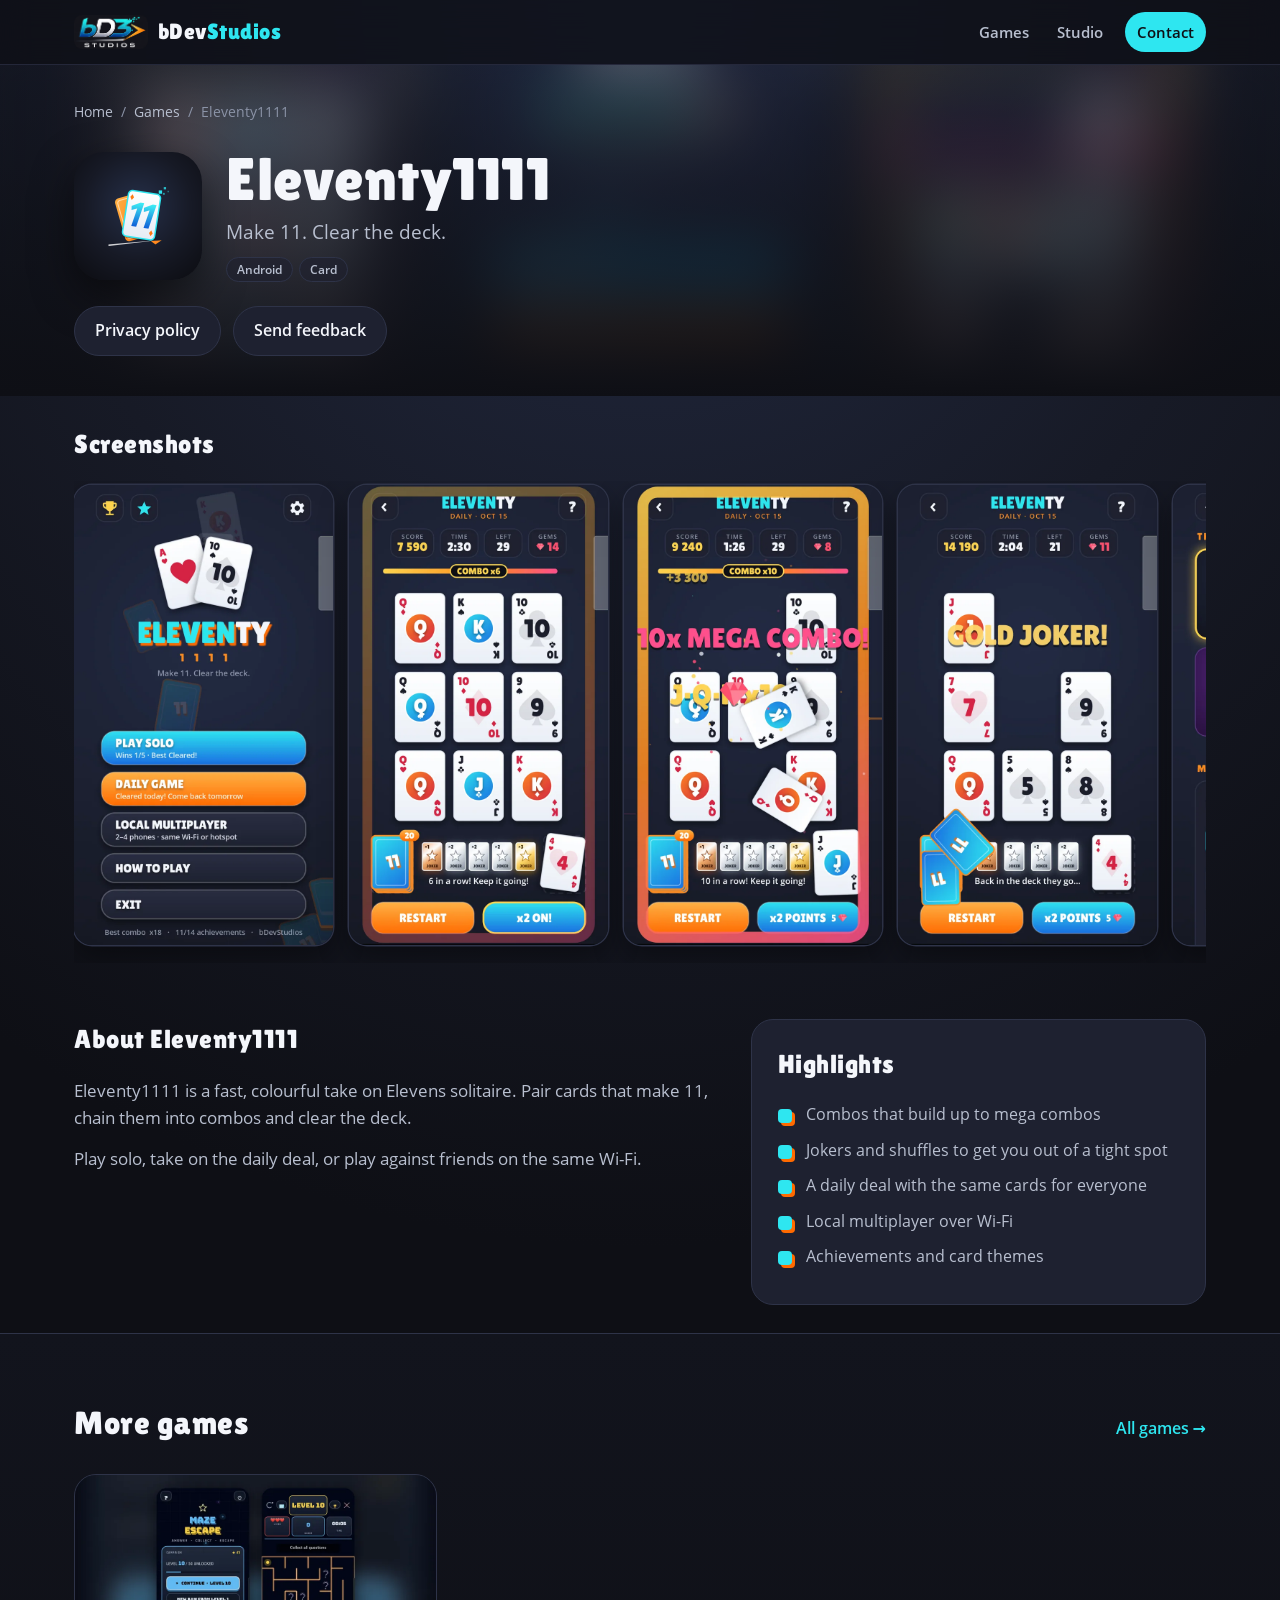
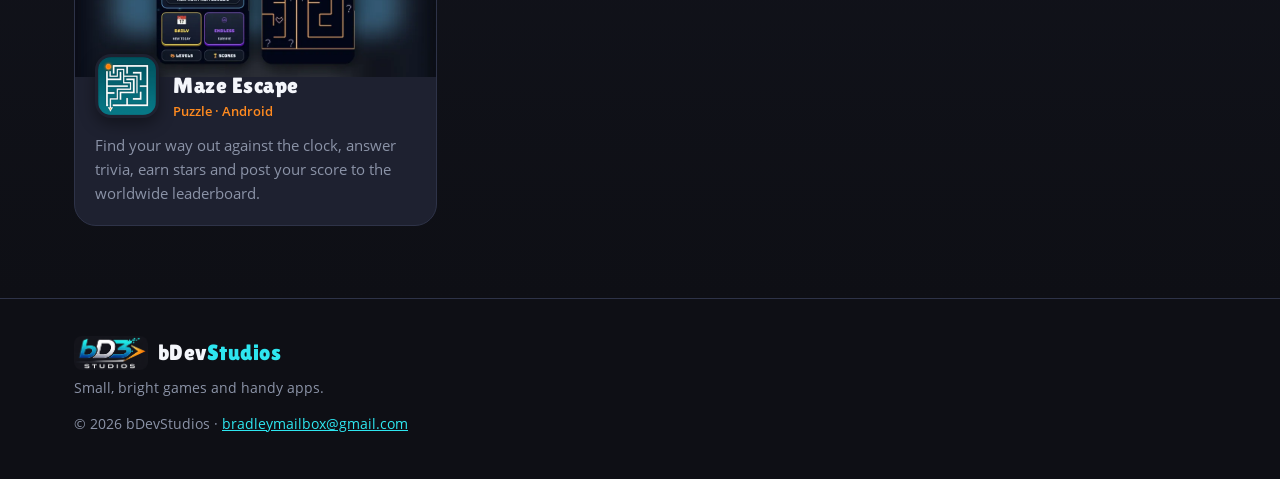
==== eleventy1111/index.html @ 7a0f8189 "bDevStudios site: Eleventy1111 and Maze Escape Co-Authored-By: Claude Opus 5.5 <noreply@anthropic.co" ====
<!doctype html>
<html lang="en">
<head>
<meta charset="utf-8">
<meta name="viewport" content="width=device-width, initial-scale=1">
<title>Eleventy1111 · bDevStudios</title>
<meta name="description" content="Eleventy1111: A fast, colourful take on Elevens solitaire, with combos, jokers, a daily deal and local multiplayer.">
<meta name="theme-color" content="#0e0f15">
<link rel="icon" href="../assets/bdevstudios-logo.png">
<link rel="stylesheet" href="../assets/site.css">
</head>
<body>
<a class="skip" href="#content">Skip to content</a>
<header class="topbar">
  <div class="wrap topbar-in">
    <a class="logo" href="../"><img src="../assets/bdevstudios-logo.png" alt=""><span>bDev<b>Studios</b></span></a>
    <nav class="nav">
      <a href="../#games">Games</a>
      <a href="../#studio">Studio</a>
      <a class="nav-cta" href="../#contact">Contact</a>
    </nav>
  </div>
</header>

<main id="content" class="page">
  <section class="title-hero" style="--cover: url('../assets/covers/eleventy1111.webp')">
    <div class="wrap">
      <nav class="crumbs" aria-label="Breadcrumb"><a href="../">Home</a><span>/</span><a href="../#games">Games</a><span>/</span><span aria-current="page">Eleventy1111</span></nav>
      <div class="title-head">
        <img class="title-icon" src="../assets/eleventy1111-icon.png" alt="" width="128" height="128">
        <div>
          <h1>Eleventy1111</h1>
          <p class="title-tagline">Make 11. Clear the deck.</p>
          <div class="tags"><span class="tag">Android</span><span class="tag">Card</span></div>
        </div>
      </div>
      <div class="hero-actions"><a class="btn" href="privacy/">Privacy policy</a><a class="btn" href="mailto:bradleymailbox@gmail.com?subject=Eleventy1111">Send feedback</a></div>
    </div>
  </section>

  <section class="section section-tight">
    <div class="wrap">
      <h2 class="h-small">Screenshots</h2>
      <div class="gallery" tabindex="0" aria-label="Eleventy1111 screenshots">
        <button class="shot" type="button" data-full="../assets/shots/eleventy1111/01.webp" aria-label="Open screenshot 1 of 5"><img src="../assets/shots/eleventy1111/01.webp" alt="Eleventy1111 screenshot 1" width="720" height="1280" loading="lazy"></button><button class="shot" type="button" data-full="../assets/shots/eleventy1111/02.webp" aria-label="Open screenshot 2 of 5"><img src="../assets/shots/eleventy1111/02.webp" alt="Eleventy1111 screenshot 2" width="720" height="1280" loading="lazy"></button><button class="shot" type="button" data-full="../assets/shots/eleventy1111/03.webp" aria-label="Open screenshot 3 of 5"><img src="../assets/shots/eleventy1111/03.webp" alt="Eleventy1111 screenshot 3" width="720" height="1280" loading="lazy"></button><button class="shot" type="button" data-full="../assets/shots/eleventy1111/04.webp" aria-label="Open screenshot 4 of 5"><img src="../assets/shots/eleventy1111/04.webp" alt="Eleventy1111 screenshot 4" width="720" height="1280" loading="lazy"></button><button class="shot" type="button" data-full="../assets/shots/eleventy1111/05.webp" aria-label="Open screenshot 5 of 5"><img src="../assets/shots/eleventy1111/05.webp" alt="Eleventy1111 screenshot 5" width="720" height="1280" loading="lazy"></button>
      </div>
    </div>
  </section>

  <section class="section section-tight">
    <div class="wrap detail">
      <div class="detail-about">
        <h2 class="h-small">About Eleventy1111</h2>
        <p>Eleventy1111 is a fast, colourful take on Elevens solitaire. Pair cards that make 11, chain them into combos and clear the deck.</p><p>Play solo, take on the daily deal, or play against friends on the same Wi-Fi.</p>
      </div>
      <aside class="detail-side">
        <h2 class="h-small">Highlights</h2>
        <ul class="ticks"><li>Combos that build up to mega combos</li><li>Jokers and shuffles to get you out of a tight spot</li><li>A daily deal with the same cards for everyone</li><li>Local multiplayer over Wi-Fi</li><li>Achievements and card themes</li></ul>
      </aside>
    </div>
  </section>

  <section class="section section-alt">
    <div class="wrap">
      <div class="section-head row">
        <h2>More games</h2>
        <a class="more-link" href="../#games">All games →</a>
      </div>
      <div class="grid grid-3">
      <a class="card" href="../mazeescape/">
        <div class="card-cover"><img src="../assets/covers/mazeescape.webp" alt="" loading="lazy" width="960" height="540"></div>
        <div class="card-body">
          <img class="card-icon" src="../assets/mazeescape-icon.png" alt="" width="64" height="64" loading="lazy">
          <div>
            <h3>Maze Escape</h3>
            <p class="card-kicker">Puzzle · Android</p>
          </div>
        </div>
        <p class="card-text">Find your way out against the clock, answer trivia, earn stars and post your score to the worldwide leaderboard.</p>
      </a>
      </div>
    </div>
  </section>
</main>

<dialog class="lightbox" aria-label="Screenshot viewer">
  <img alt="">
  <button class="lb-close" type="button" aria-label="Close">✕</button>
  <button class="lb-prev" type="button" aria-label="Previous screenshot">‹</button>
  <button class="lb-next" type="button" aria-label="Next screenshot">›</button>
</dialog>
<footer class="footer">
  <div class="wrap footer-in">
    <a class="logo" href="../"><img src="../assets/bdevstudios-logo.png" alt=""><span>bDev<b>Studios</b></span></a>
    <p>Small, bright games and handy apps.</p>
    <p class="fine">© 2026 bDevStudios · <a href="mailto:bradleymailbox@gmail.com">bradleymailbox@gmail.com</a></p>
  </div>
</footer>
<script src="../assets/site.js" defer></script>
</body>
</html>
---- assets/site.css ----
/* bDevStudios site: dark "bDev Neon" look shared with the games.
   Fonts are served from here (not Google Fonts) so visiting the site sends nothing to third parties.
   Home and title pages are generated by tools/build_site.py; privacy pages are hand-written and use the
   "privacy pages" rules near the end. */
@font-face { font-family: "Lilita One"; src: url("fonts/LilitaOne-Regular.ttf") format("truetype"); font-display: swap; }
@font-face { font-family: "Open Sans"; src: url("fonts/OpenSans-Regular.ttf") format("truetype"); font-weight: 400; font-display: swap; }
@font-face { font-family: "Open Sans"; src: url("fonts/OpenSans-Semibold.ttf") format("truetype"); font-weight: 600; font-display: swap; }

:root {
  --bg: #0e0f15;
  --bg-mid: #171a26;
  --bg-top: #232b44;
  --bg-alt: #12141d;
  --panel: #1e2130;
  --panel-hi: #252a3c;
  --panel-stroke: #2e3348;
  --text: #f4f6fb;
  --muted: #8b93a7;
  --soft: #b8bfcf;
  --cyan: #2ee6f0;
  --orange: #ff8a1f;
  --orange-deep: #ff6a00;
  --display: "Lilita One", system-ui, sans-serif;
  --body: "Open Sans", system-ui, sans-serif;
  --radius: 22px;
  --wrap: 1180px;
}

* { box-sizing: border-box; }
html { background: var(--bg); scroll-behavior: smooth; scroll-padding-top: 80px; }
@media (prefers-reduced-motion: reduce) { html { scroll-behavior: auto; } }

body {
  margin: 0;
  min-height: 100vh;
  color: var(--text);
  font: 400 16px/1.6 var(--body);
  background: radial-gradient(ellipse 90% 60% at 50% 0%, var(--bg-top) 0%, var(--bg-mid) 55%, var(--bg) 100%) no-repeat var(--bg);
  -webkit-font-smoothing: antialiased;
}

img { max-width: 100%; }
a { color: var(--cyan); }
a:hover { color: var(--orange); }
:focus-visible { outline: 2px solid var(--cyan); outline-offset: 3px; border-radius: 6px; }

h1, h2, h3 { font-family: var(--display); font-weight: 400; letter-spacing: 0.5px; }
.accent { color: var(--cyan); text-shadow: 3px 4px 0 var(--orange-deep); }

.wrap { max-width: var(--wrap); margin: 0 auto; padding: 0 24px; }
@media (max-width: 600px) { .wrap { padding: 0 16px; } }

.skip { position: absolute; left: -9999px; top: 8px; background: var(--cyan); color: #000; padding: 8px 14px; border-radius: 8px; z-index: 100; }
.skip:focus { left: 8px; }

/* ---------- top bar ---------- */
.topbar {
  position: sticky; top: 0; z-index: 50;
  background: rgba(14, 15, 21, 0.78);
  backdrop-filter: blur(14px); -webkit-backdrop-filter: blur(14px);
  border-bottom: 1px solid rgba(46, 51, 72, 0.7);
}
.topbar-in { display: flex; align-items: center; justify-content: space-between; height: 64px; gap: 16px; }
.logo { display: inline-flex; align-items: center; gap: 10px; color: var(--text); text-decoration: none; font-family: var(--display); font-size: 22px; letter-spacing: 0.5px; }
.logo:hover { color: var(--text); }
.logo img { height: 34px; width: auto; border-radius: 8px; }
.logo b { font-weight: 400; color: var(--cyan); }
.nav { display: flex; align-items: center; gap: 4px; }
.nav a { color: var(--soft); text-decoration: none; font-weight: 600; font-size: 15px; padding: 8px 12px; border-radius: 999px; }
.nav a:hover { color: var(--text); background: var(--panel); }
.nav .nav-cta { color: #0e0f15; background: var(--cyan); margin-left: 6px; }
.nav .nav-cta:hover { color: #0e0f15; background: var(--orange); }
@media (max-width: 560px) {
  .logo span { display: none; }
  .nav a { padding: 6px 9px; font-size: 14px; }
}

/* ---------- buttons, tags, eyebrow ---------- */
.btn {
  display: inline-flex; align-items: center; justify-content: center; gap: 8px;
  padding: 11px 20px; border-radius: 999px; font-weight: 600; text-decoration: none;
  color: var(--text); background: var(--panel); border: 1.5px solid var(--panel-stroke);
  transition: transform .15s ease, background .15s ease, border-color .15s ease;
}
.btn:hover { color: var(--text); border-color: var(--cyan); transform: translateY(-1px); }
.btn-primary { color: #0e0f15; background: var(--cyan); border-color: var(--cyan); }
.btn-primary:hover { color: #0e0f15; background: var(--orange); border-color: var(--orange); }
.btn-lg { font-size: 17px; padding: 14px 26px; word-break: break-all; }

.eyebrow { margin: 0 0 10px; font-size: 13px; font-weight: 600; letter-spacing: 2px; text-transform: uppercase; color: var(--orange); }
.tags { display: flex; gap: 6px; flex-wrap: wrap; margin-top: 10px; }
.tag { font-size: 12px; font-weight: 600; color: var(--soft); border: 1px solid var(--panel-stroke); background: rgba(30, 33, 48, 0.6); border-radius: 999px; padding: 2px 10px; }

/* ---------- home hero ---------- */
main.page { max-width: none; margin: 0; padding: 0; }
.hero { padding: 72px 0 56px; overflow: hidden; }
.hero-in { display: grid; grid-template-columns: 1.05fr 1fr; gap: 48px; align-items: center; }
.hero h1 { font-size: clamp(40px, 6.2vw, 72px); line-height: 1.04; margin: 0 0 18px; }
.hero-text { font-size: 18px; color: var(--soft); max-width: 540px; margin: 0 0 28px; }
.hero-actions { display: flex; gap: 12px; flex-wrap: wrap; }
.stats { display: flex; gap: 36px; margin: 40px 0 0; padding: 0; }
.stats div { display: flex; flex-direction: column; }
.stats dt { font-family: var(--display); font-size: 40px; line-height: 1; color: var(--text); }
.stats dd { margin: 4px 0 0; color: var(--muted); font-size: 14px; text-transform: uppercase; letter-spacing: 1.5px; }
.hero-art { position: relative; height: 520px; }
.phone {
  position: absolute; width: 230px; height: auto; aspect-ratio: 9 / 16; object-fit: cover; object-position: top;
  border-radius: 28px; border: 6px solid #05060a; box-shadow: 0 30px 60px rgba(0, 0, 0, .55), 0 0 0 1px var(--panel-stroke);
  background: #05060a;
}
.phone-0 { left: 4%; top: 60px; transform: rotate(-9deg); }
.phone-1 { left: 50%; top: 0; transform: translateX(-50%); z-index: 2; width: 250px; }
.phone-2 { right: 4%; top: 60px; transform: rotate(9deg); }
@media (max-width: 900px) {
  .hero { padding: 48px 0 32px; }
  .hero-in { grid-template-columns: 1fr; gap: 28px; }
  .hero-art { height: 380px; }
  .phone { width: 160px; border-radius: 20px; border-width: 4px; }
  .phone-1 { width: 180px; }
  .phone-0 { left: 0; top: 50px; } .phone-2 { right: 0; top: 50px; }
}
@media (max-width: 420px) { .hero-art { height: 320px; } .phone { width: 130px; } .phone-1 { width: 150px; } .stats { gap: 24px; } }

/* ---------- sections ---------- */
.section { padding: 72px 0; }
.section-tight { padding: 28px 0; }
.section-alt { background: linear-gradient(180deg, var(--bg-alt), var(--bg)); border-top: 1px solid var(--panel-stroke); }
.section-head { max-width: 640px; margin-bottom: 32px; }
.section-head h2 { font-size: clamp(34px, 5vw, 46px); line-height: 1.05; margin: 0 0 10px; }
.section-head p { color: var(--soft); margin: 0; }
.section-head.row { max-width: none; display: flex; align-items: baseline; justify-content: space-between; gap: 16px; flex-wrap: wrap; }
.section-head.row h2 { font-size: 32px; margin: 0; }
.more-link { font-weight: 600; text-decoration: none; }
.h-small { font-size: 26px; margin: 0 0 16px; color: var(--text); }

/* ---------- cards ---------- */
.grid { display: grid; grid-template-columns: repeat(auto-fill, minmax(300px, 1fr)); gap: 22px; }
.grid-3 { grid-template-columns: repeat(auto-fill, minmax(280px, 1fr)); }
@media (max-width: 360px) { .grid, .grid-3 { grid-template-columns: 1fr; } }
.card {
  display: flex; flex-direction: column; text-decoration: none; color: var(--text);
  background: var(--panel); border: 1.5px solid var(--panel-stroke); border-radius: var(--radius); overflow: hidden;
  transition: transform .2s ease, border-color .2s ease, box-shadow .2s ease;
}
.card:hover { color: var(--text); transform: translateY(-4px); border-color: var(--cyan); box-shadow: 0 18px 40px rgba(0, 0, 0, .45); }
.card-cover { aspect-ratio: 16 / 9; overflow: hidden; background: var(--bg-alt); }
.card-cover img { width: 100%; height: 100%; object-fit: cover; display: block; transition: transform .4s ease; }
.card:hover .card-cover img { transform: scale(1.04); }
.card-body { display: flex; align-items: center; gap: 14px; padding: 0 20px; margin-top: -26px; position: relative; }
.card-icon { width: 64px; height: 64px; border-radius: 16px; flex: none; border: 3px solid var(--panel); background: var(--panel); box-shadow: 0 6px 16px rgba(0, 0, 0, .4); }
.card-body > div { padding-top: 22px; min-width: 0; }
.card h3 { margin: 0; font-size: 22px; line-height: 1.15; }
.card-kicker { margin: 2px 0 0; font-size: 13px; color: var(--orange); font-weight: 600; }
.card-text { margin: 12px 20px 20px; color: var(--muted); font-size: 15px; }
@media (prefers-reduced-motion: reduce) { .card, .card-cover img, .btn { transition: none; } .card:hover, .btn:hover { transform: none; } .card:hover .card-cover img { transform: none; } }

/* ---------- studio values ---------- */
.values { display: grid; grid-template-columns: repeat(auto-fit, minmax(260px, 1fr)); gap: 22px; }
.value { background: var(--panel); border: 1.5px solid var(--panel-stroke); border-radius: var(--radius); padding: 26px; }
.value-mark { font-family: var(--display); font-size: 18px; color: var(--cyan); }
.value h3 { font-size: 24px; margin: 6px 0 8px; }
.value p { margin: 0; color: var(--soft); }

/* ---------- contact + footer ---------- */
.contact-in {
  display: flex; align-items: center; justify-content: space-between; gap: 28px; flex-wrap: wrap;
  background: linear-gradient(120deg, #1b2a44, #2a1d33); border: 1.5px solid var(--panel-stroke); border-radius: 28px; padding: 40px;
}
.contact-in h2 { font-size: 40px; margin: 0 0 6px; }
.contact-in p { color: var(--soft); margin: 0; }
@media (max-width: 600px) { .contact-in { padding: 28px 22px; } }
.footer { border-top: 1px solid var(--panel-stroke); padding: 36px 0 44px; color: var(--muted); font-size: 14px; }
.footer-in { display: flex; flex-direction: column; gap: 6px; }
.footer p { margin: 0; }
.footer .fine { margin-top: 8px; }

/* ---------- title pages ---------- */
.title-hero { position: relative; padding: 36px 0 40px; overflow: hidden; isolation: isolate; }
.title-hero::before {
  content: ""; position: absolute; inset: -40px; z-index: -1;
  background: var(--cover) center / cover no-repeat; filter: blur(30px) saturate(1.2); opacity: .45;
}
.title-hero::after { content: ""; position: absolute; inset: 0; z-index: -1; background: linear-gradient(180deg, rgba(14, 15, 21, .2), var(--bg)); }
.crumbs { display: flex; gap: 8px; flex-wrap: wrap; font-size: 14px; color: var(--muted); margin-bottom: 26px; }
.crumbs a { color: var(--soft); text-decoration: none; }
.crumbs a:hover { color: var(--cyan); }
.title-head { display: flex; align-items: center; gap: 24px; margin-bottom: 24px; }
.title-icon { width: 128px; height: 128px; border-radius: 30px; flex: none; box-shadow: 0 16px 40px rgba(0, 0, 0, .5); }
.title-head h1 { font-size: clamp(38px, 6vw, 60px); line-height: 1.02; margin: 0; }
.title-tagline { font-size: 19px; color: var(--soft); margin: 6px 0 0; }
@media (max-width: 560px) { .title-head { flex-direction: column; align-items: flex-start; gap: 16px; } .title-icon { width: 96px; height: 96px; border-radius: 24px; } }

.gallery {
  display: flex; gap: 16px; overflow-x: auto; scroll-snap-type: x mandatory; padding: 4px 4px 18px;
  scrollbar-width: thin; scrollbar-color: var(--panel-stroke) transparent;
}
.shot {
  flex: none; scroll-snap-align: start; padding: 0; border: 0; background: none; cursor: zoom-in;
  border-radius: 18px; overflow: hidden; box-shadow: 0 0 0 1.5px var(--panel-stroke), 0 12px 30px rgba(0, 0, 0, .4);
  transition: transform .2s ease, box-shadow .2s ease;
}
.shot:hover { transform: translateY(-3px); box-shadow: 0 0 0 1.5px var(--cyan), 0 16px 36px rgba(0, 0, 0, .5); }
.shot img { display: block; height: 460px; width: auto; }
@media (max-width: 600px) { .shot img { height: 360px; } .shot-wide img { height: 200px; } }
@media (min-width: 601px) { .shot-wide img { height: 300px; } }
.gallery-empty { display: flex; align-items: center; gap: 18px; padding: 28px; background: var(--panel); border: 1.5px dashed var(--panel-stroke); border-radius: var(--radius); color: var(--muted); }
.gallery-empty img { border-radius: 18px; }
.gallery-empty p { margin: 0; }

.detail { display: grid; grid-template-columns: 1.4fr 1fr; gap: 40px; }
.detail-about p { color: var(--soft); font-size: 17px; margin: 0 0 14px; }
.detail-side { background: var(--panel); border: 1.5px solid var(--panel-stroke); border-radius: var(--radius); padding: 24px 26px; align-self: start; }
.ticks { list-style: none; padding: 0; margin: 0; }
.ticks li { position: relative; padding-left: 28px; margin: 10px 0; color: var(--soft); }
.ticks li::before { content: ""; position: absolute; left: 0; top: 7px; width: 14px; height: 14px; border-radius: 4px; background: var(--cyan); box-shadow: 3px 3px 0 var(--orange-deep); }
@media (max-width: 820px) { .detail { grid-template-columns: 1fr; gap: 24px; } }

.pager { display: flex; justify-content: space-between; gap: 16px; margin-top: 36px; }
.pager a { display: flex; flex-direction: column; text-decoration: none; color: var(--text); font-family: var(--display); font-size: 22px; }
.pager a span { font-family: var(--body); font-size: 13px; font-weight: 600; color: var(--muted); text-transform: uppercase; letter-spacing: 1.5px; }
.pager a:hover { color: var(--cyan); }
.pager .next { text-align: right; }

.lightbox { padding: 0; border: 0; background: transparent; max-width: 100vw; max-height: 100vh; width: 100vw; height: 100vh; }
.lightbox::backdrop { background: rgba(5, 6, 10, .92); }
.lightbox[open] { display: flex; align-items: center; justify-content: center; }
.lightbox img { max-width: calc(100vw - 140px); max-height: calc(100vh - 60px); border-radius: 16px; box-shadow: 0 30px 80px rgba(0, 0, 0, .6); }
.lightbox button {
  position: absolute; width: 48px; height: 48px; border-radius: 50%; border: 1.5px solid var(--panel-stroke);
  background: var(--panel); color: var(--text); font-size: 26px; line-height: 1; cursor: pointer;
}
.lightbox button:hover { border-color: var(--cyan); color: var(--cyan); }
.lb-close { top: 16px; right: 16px; font-size: 18px !important; }
.lb-prev { left: 16px; top: 50%; transform: translateY(-50%); }
.lb-next { right: 16px; top: 50%; transform: translateY(-50%); }
@media (max-width: 600px) {
  .lightbox img { max-width: calc(100vw - 24px); max-height: calc(100vh - 140px); }
  .lb-prev, .lb-next { top: auto; bottom: 20px; transform: none; }
  .lb-prev { left: calc(50% - 60px); } .lb-next { right: calc(50% - 60px); }
}

/* ---------- privacy pages (hand-written, plain <main>) ---------- */
main:not(.page) { max-width: 760px; margin: 0 auto; padding: 32px 16px 64px; }
main:not(.page) h1 { font-size: clamp(34px, 8vw, 52px); line-height: 1.1; margin: 0 0 8px; text-align: center; }
main:not(.page) h2 { font-size: 26px; color: var(--cyan); margin: 36px 0 8px; }
.panel { background: var(--panel); border: 1.5px solid var(--panel-stroke); border-radius: var(--radius); padding: 20px 22px; }
.meta { color: var(--muted); text-align: center; margin: 0 0 28px; }
table { width: 100%; border-collapse: collapse; margin: 8px 0; }
th, td { text-align: left; padding: 10px 12px; border-bottom: 1px solid var(--panel-stroke); vertical-align: top; }
th { font-family: var(--display); font-weight: 400; color: var(--orange); letter-spacing: 0.5px; }
.table-wrap { overflow-x: auto; }
main:not(.page) ul { padding-left: 22px; }
main:not(.page) li { margin: 4px 0; }
main:not(.page) > footer { margin-top: 48px; text-align: center; color: var(--muted); font-size: 14px; }

/* Coming soon: titles announced but not built yet */
.card-cover { position: relative; }
.badge-soon { position: absolute; top: 12px; right: 12px; font-size: 12px; font-weight: 600; letter-spacing: 1px; text-transform: uppercase; color: #0e0f15; background: var(--orange); border-radius: 999px; padding: 3px 12px; box-shadow: 0 4px 12px rgba(0, 0, 0, .4); }
.tag.tag-soon { color: #0e0f15; background: var(--orange); border-color: var(--orange); }
.gallery-soon { border-color: rgba(255, 138, 31, .5); }
.gallery-soon strong { color: var(--text); }
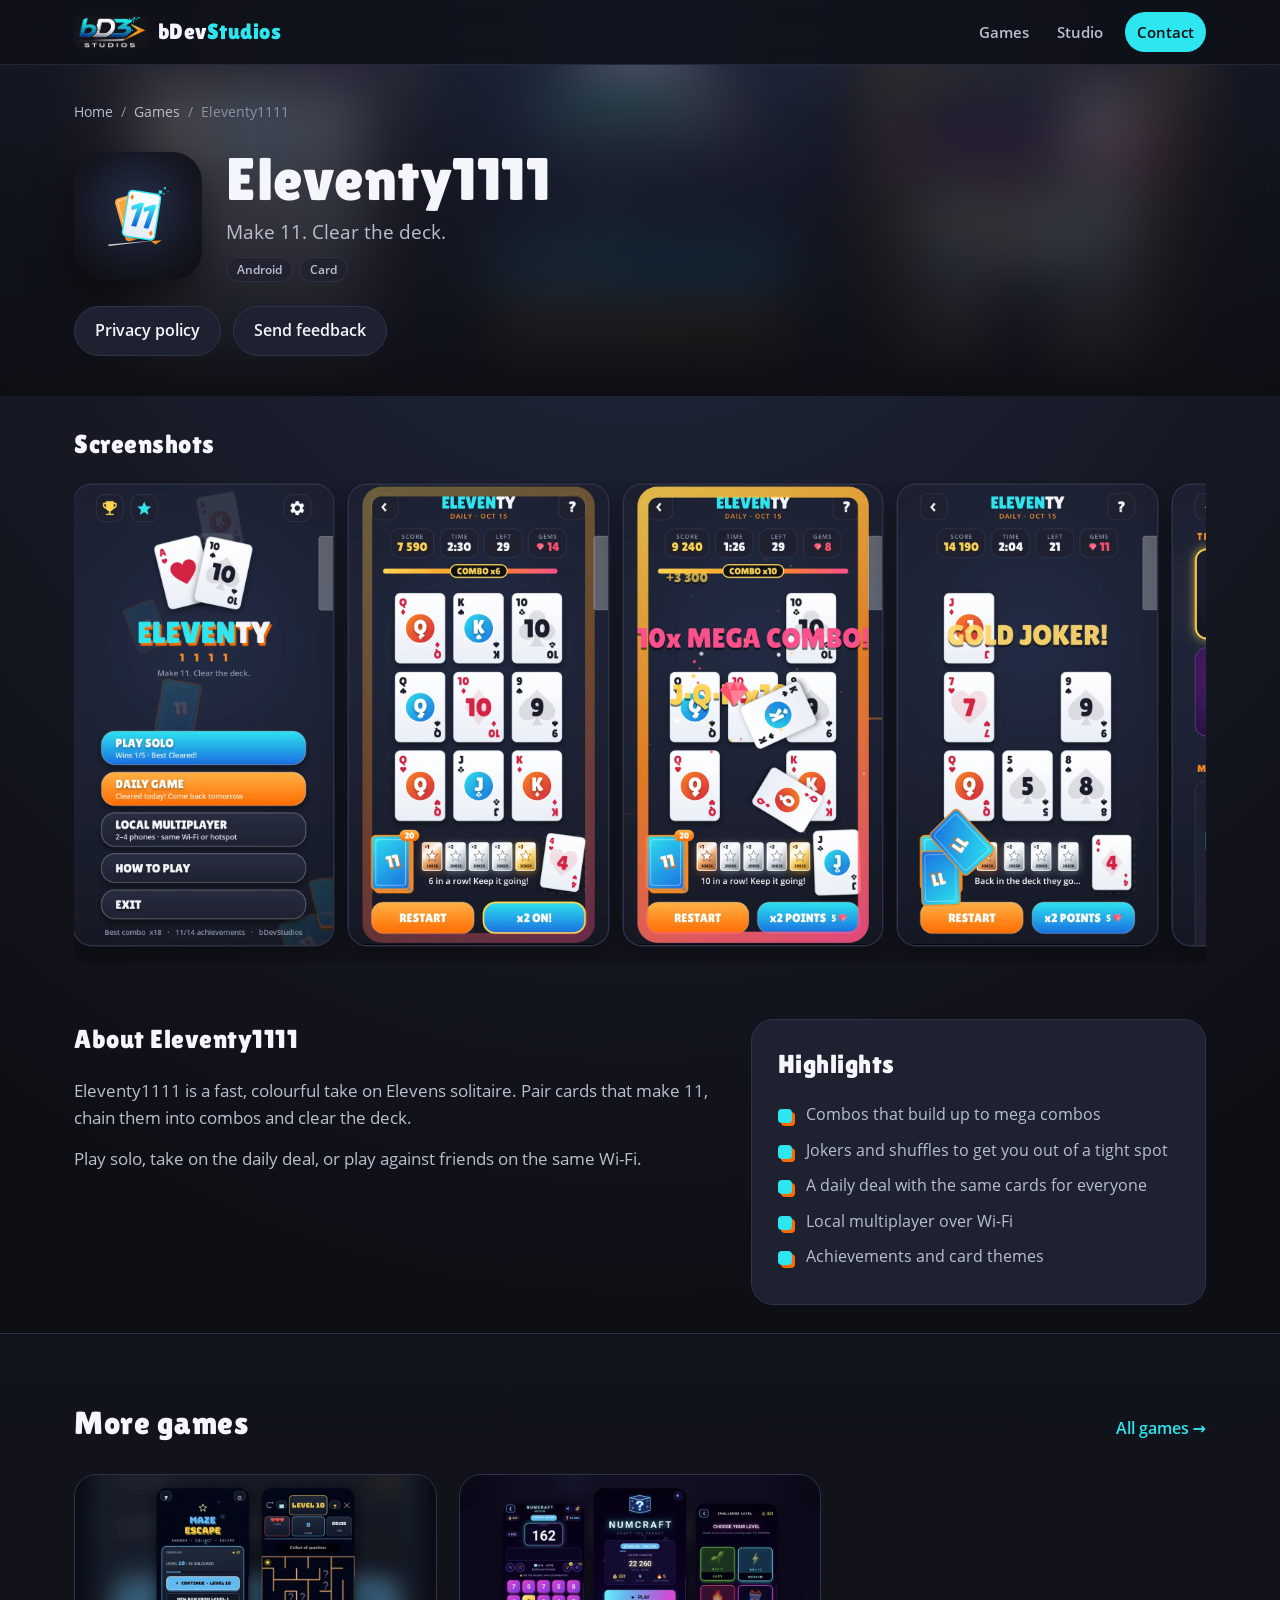
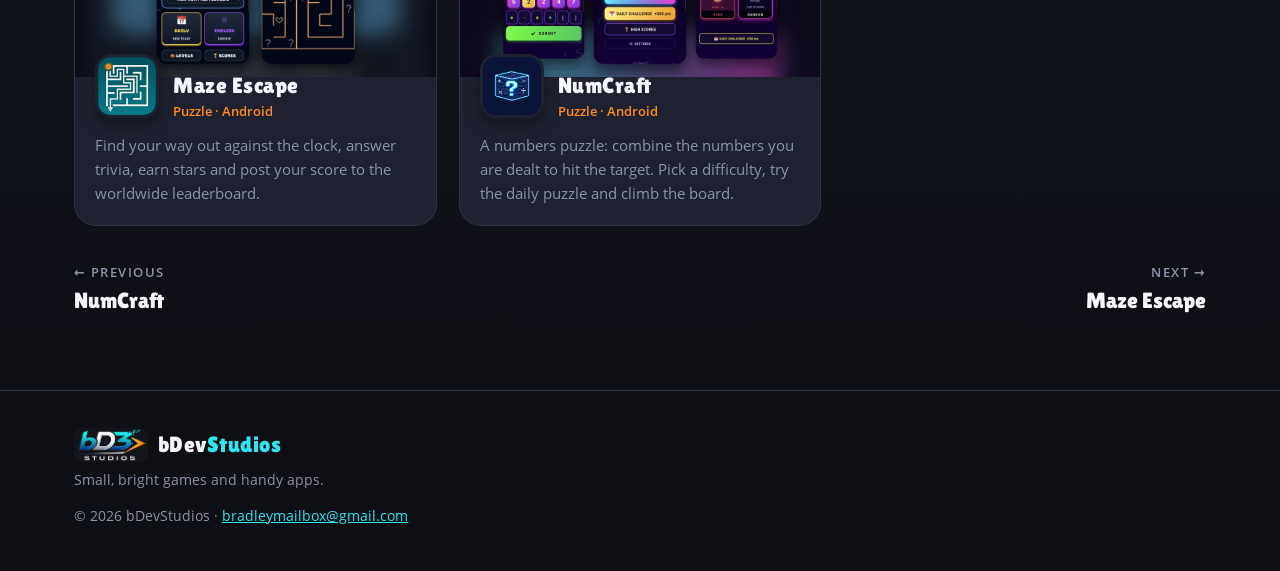
==== commit 85877d92: "Update site from App Deployer (Eleventy1111, Maze Escape, NumCraft)" ====
--- a/eleventy1111/index.html
+++ b/eleventy1111/index.html
@@ -78,7 +78,22 @@
         </div>
         <p class="card-text">Find your way out against the clock, answer trivia, earn stars and post your score to the worldwide leaderboard.</p>
       </a>
+      <a class="card" href="../numcraft/">
+        <div class="card-cover"><img src="../assets/covers/numcraft.webp" alt="" loading="lazy" width="960" height="540"></div>
+        <div class="card-body">
+          <img class="card-icon" src="../assets/numcraft-icon.png" alt="" width="64" height="64" loading="lazy">
+          <div>
+            <h3>NumCraft</h3>
+            <p class="card-kicker">Puzzle · Android</p>
+          </div>
+        </div>
+        <p class="card-text">A numbers puzzle: combine the numbers you are dealt to hit the target. Pick a difficulty, try the daily puzzle and climb the board.</p>
+      </a>
       </div>
+      <nav class="pager" aria-label="Games">
+        <a href="../numcraft/"><span>← Previous</span>NumCraft</a>
+        <a class="next" href="../mazeescape/"><span>Next →</span>Maze Escape</a>
+      </nav>
     </div>
   </section>
 </main>
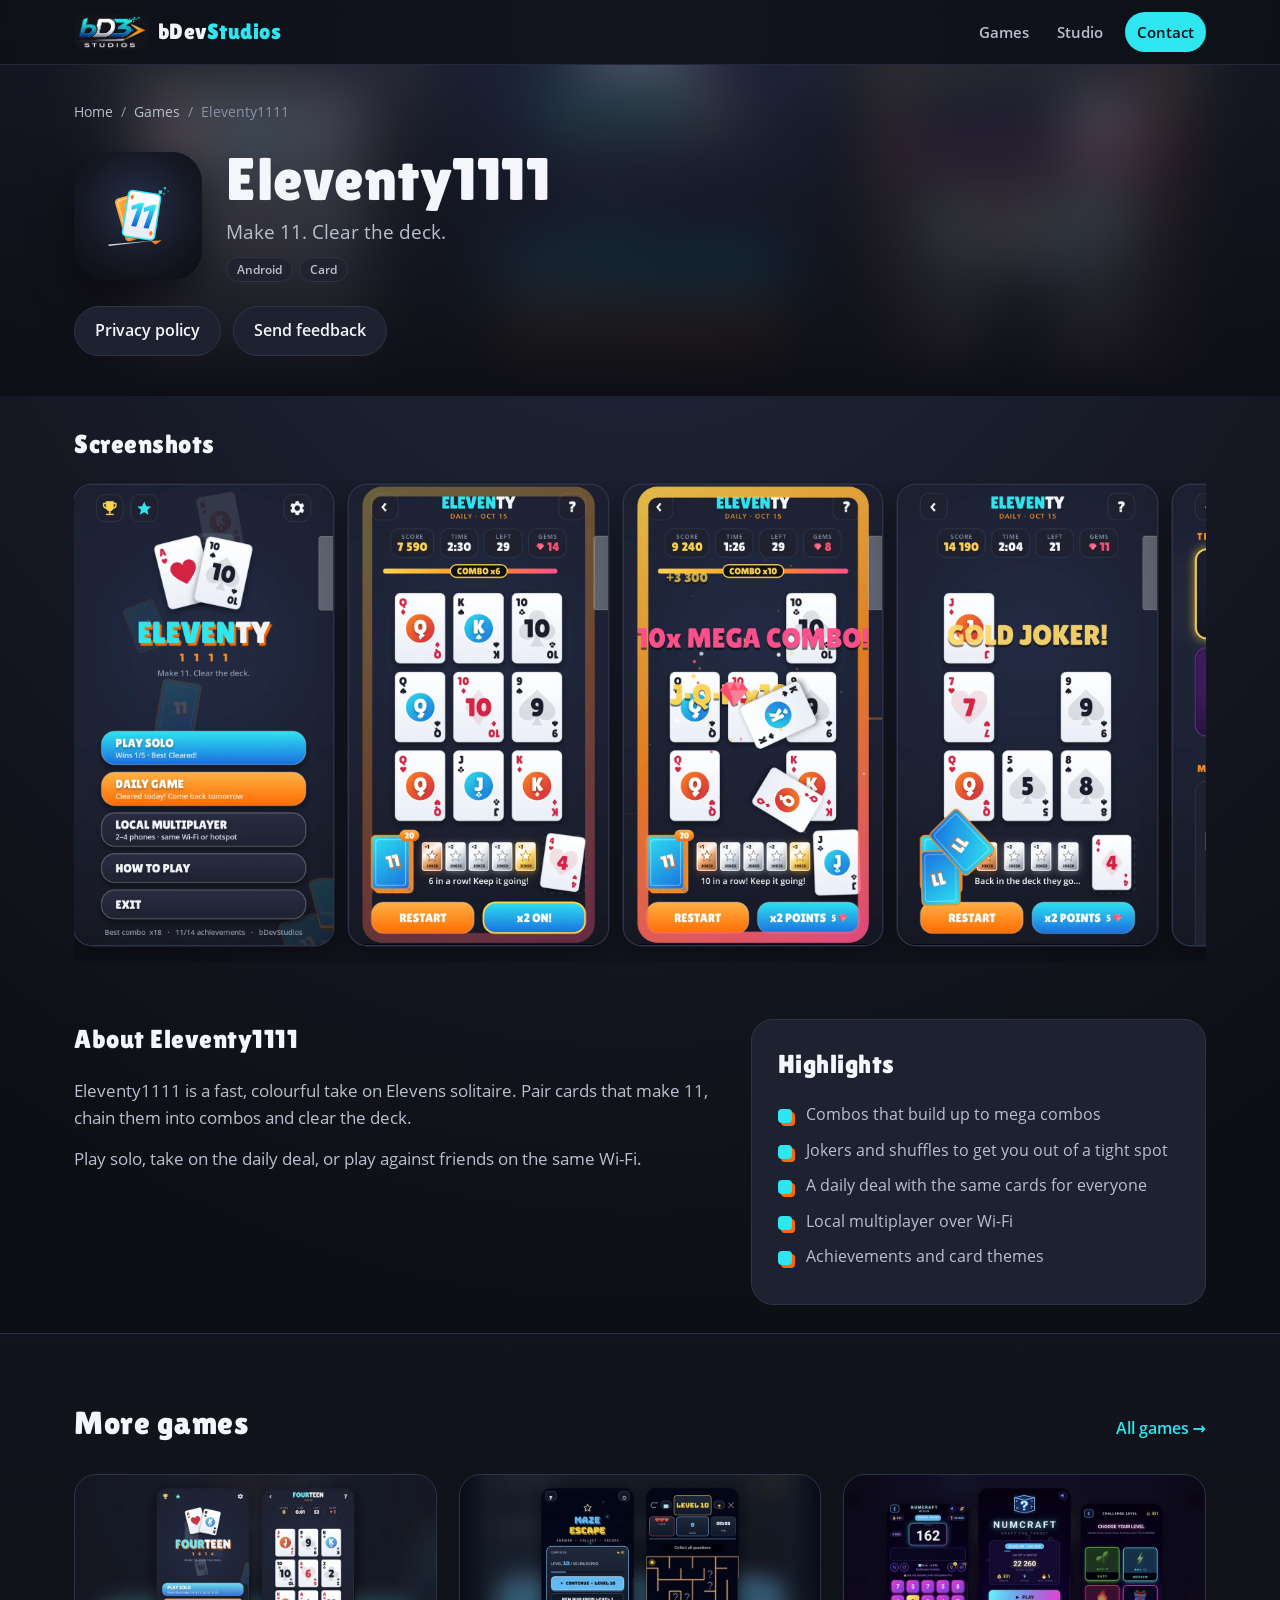
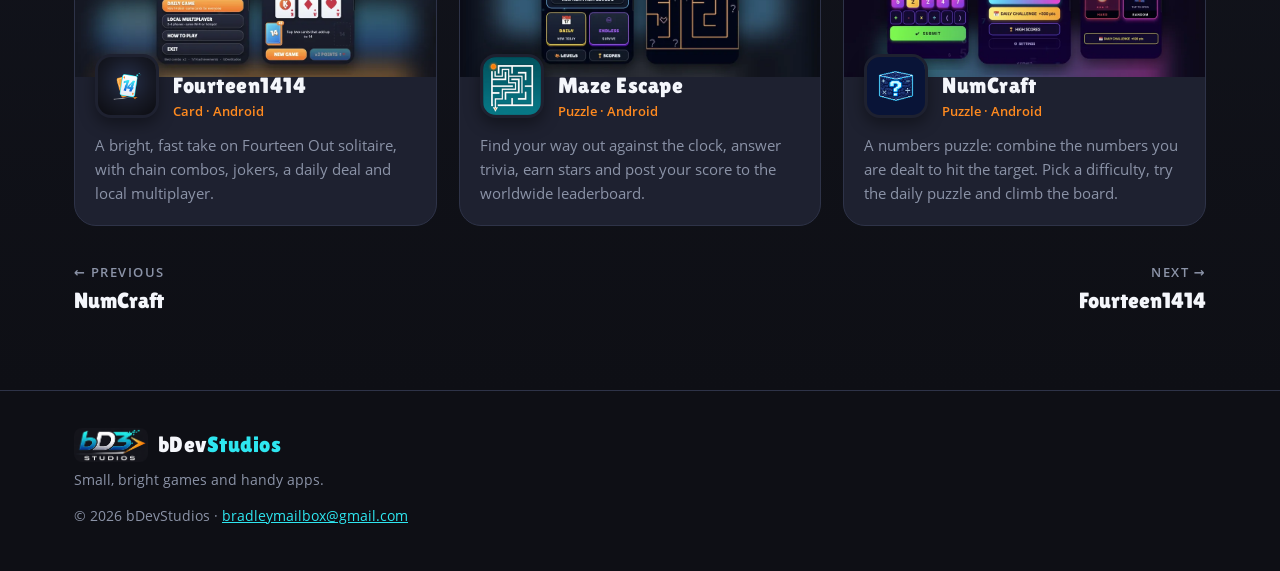
==== commit 8b941fec: "Update site from App Deployer (Eleventy1111, Fourteen1414, Maze Escape, NumCraft)" ====
--- a/eleventy1111/index.html
+++ b/eleventy1111/index.html
@@ -67,6 +67,17 @@
         <a class="more-link" href="../#games">All games →</a>
       </div>
       <div class="grid grid-3">
+      <a class="card" href="../fourteen1414/">
+        <div class="card-cover"><img src="../assets/covers/fourteen1414.webp" alt="" loading="lazy" width="960" height="540"></div>
+        <div class="card-body">
+          <img class="card-icon" src="../assets/fourteen1414-icon.png" alt="" width="64" height="64" loading="lazy">
+          <div>
+            <h3>Fourteen1414</h3>
+            <p class="card-kicker">Card · Android</p>
+          </div>
+        </div>
+        <p class="card-text">A bright, fast take on Fourteen Out solitaire, with chain combos, jokers, a daily deal and local multiplayer.</p>
+      </a>
       <a class="card" href="../mazeescape/">
         <div class="card-cover"><img src="../assets/covers/mazeescape.webp" alt="" loading="lazy" width="960" height="540"></div>
         <div class="card-body">
@@ -92,7 +103,7 @@
       </div>
       <nav class="pager" aria-label="Games">
         <a href="../numcraft/"><span>← Previous</span>NumCraft</a>
-        <a class="next" href="../mazeescape/"><span>Next →</span>Maze Escape</a>
+        <a class="next" href="../fourteen1414/"><span>Next →</span>Fourteen1414</a>
       </nav>
     </div>
   </section>
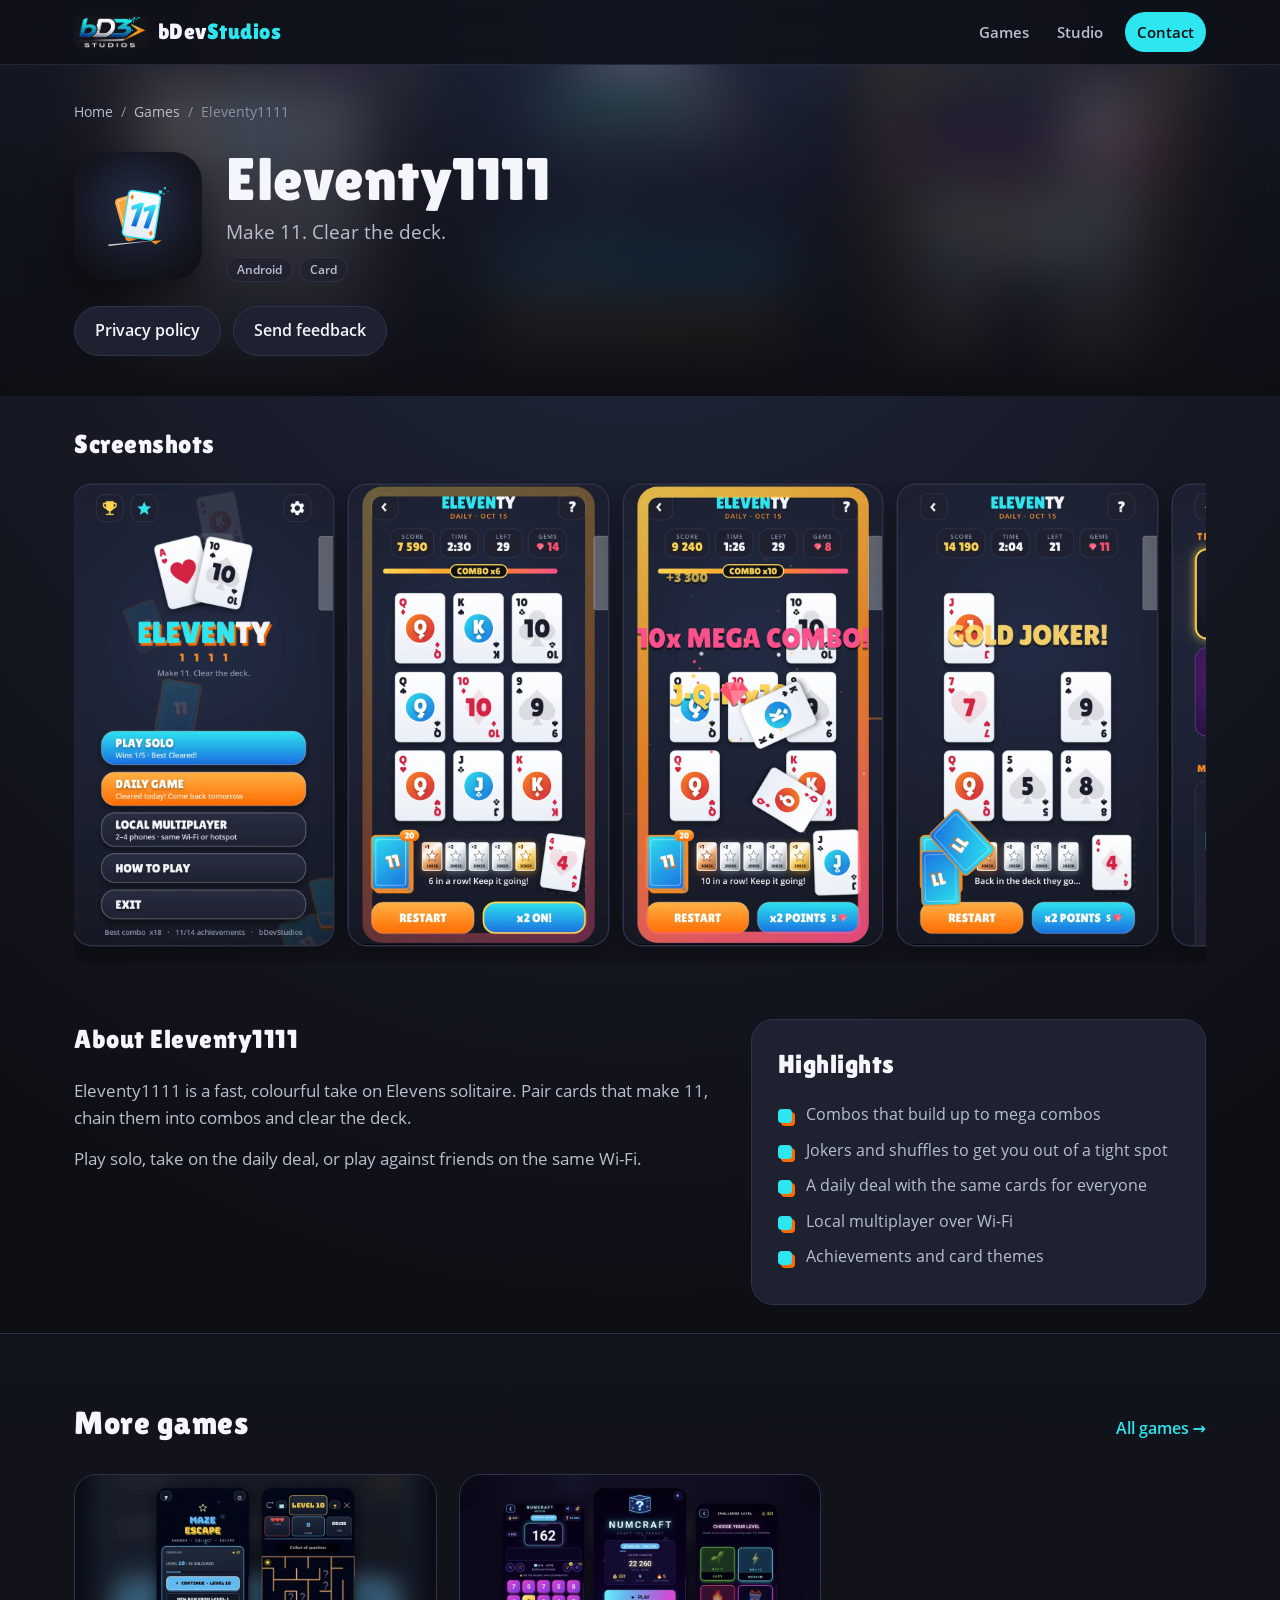
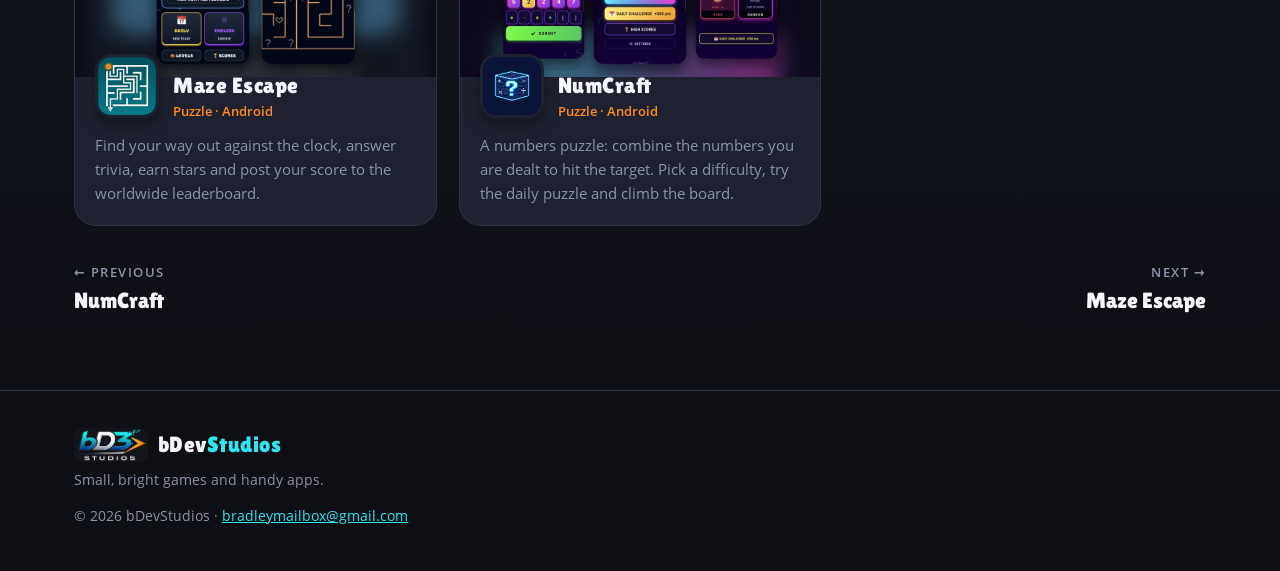
==== commit f3a5cfaf: "Update site from App Deployer (Eleventy1111, Maze Escape, NumCraft)" ====
--- a/eleventy1111/index.html
+++ b/eleventy1111/index.html
@@ -67,17 +67,6 @@
         <a class="more-link" href="../#games">All games →</a>
       </div>
       <div class="grid grid-3">
-      <a class="card" href="../fourteen1414/">
-        <div class="card-cover"><img src="../assets/covers/fourteen1414.webp" alt="" loading="lazy" width="960" height="540"></div>
-        <div class="card-body">
-          <img class="card-icon" src="../assets/fourteen1414-icon.png" alt="" width="64" height="64" loading="lazy">
-          <div>
-            <h3>Fourteen1414</h3>
-            <p class="card-kicker">Card · Android</p>
-          </div>
-        </div>
-        <p class="card-text">A bright, fast take on Fourteen Out solitaire, with chain combos, jokers, a daily deal and local multiplayer.</p>
-      </a>
       <a class="card" href="../mazeescape/">
         <div class="card-cover"><img src="../assets/covers/mazeescape.webp" alt="" loading="lazy" width="960" height="540"></div>
         <div class="card-body">
@@ -103,7 +92,7 @@
       </div>
       <nav class="pager" aria-label="Games">
         <a href="../numcraft/"><span>← Previous</span>NumCraft</a>
-        <a class="next" href="../fourteen1414/"><span>Next →</span>Fourteen1414</a>
+        <a class="next" href="../mazeescape/"><span>Next →</span>Maze Escape</a>
       </nav>
     </div>
   </section>
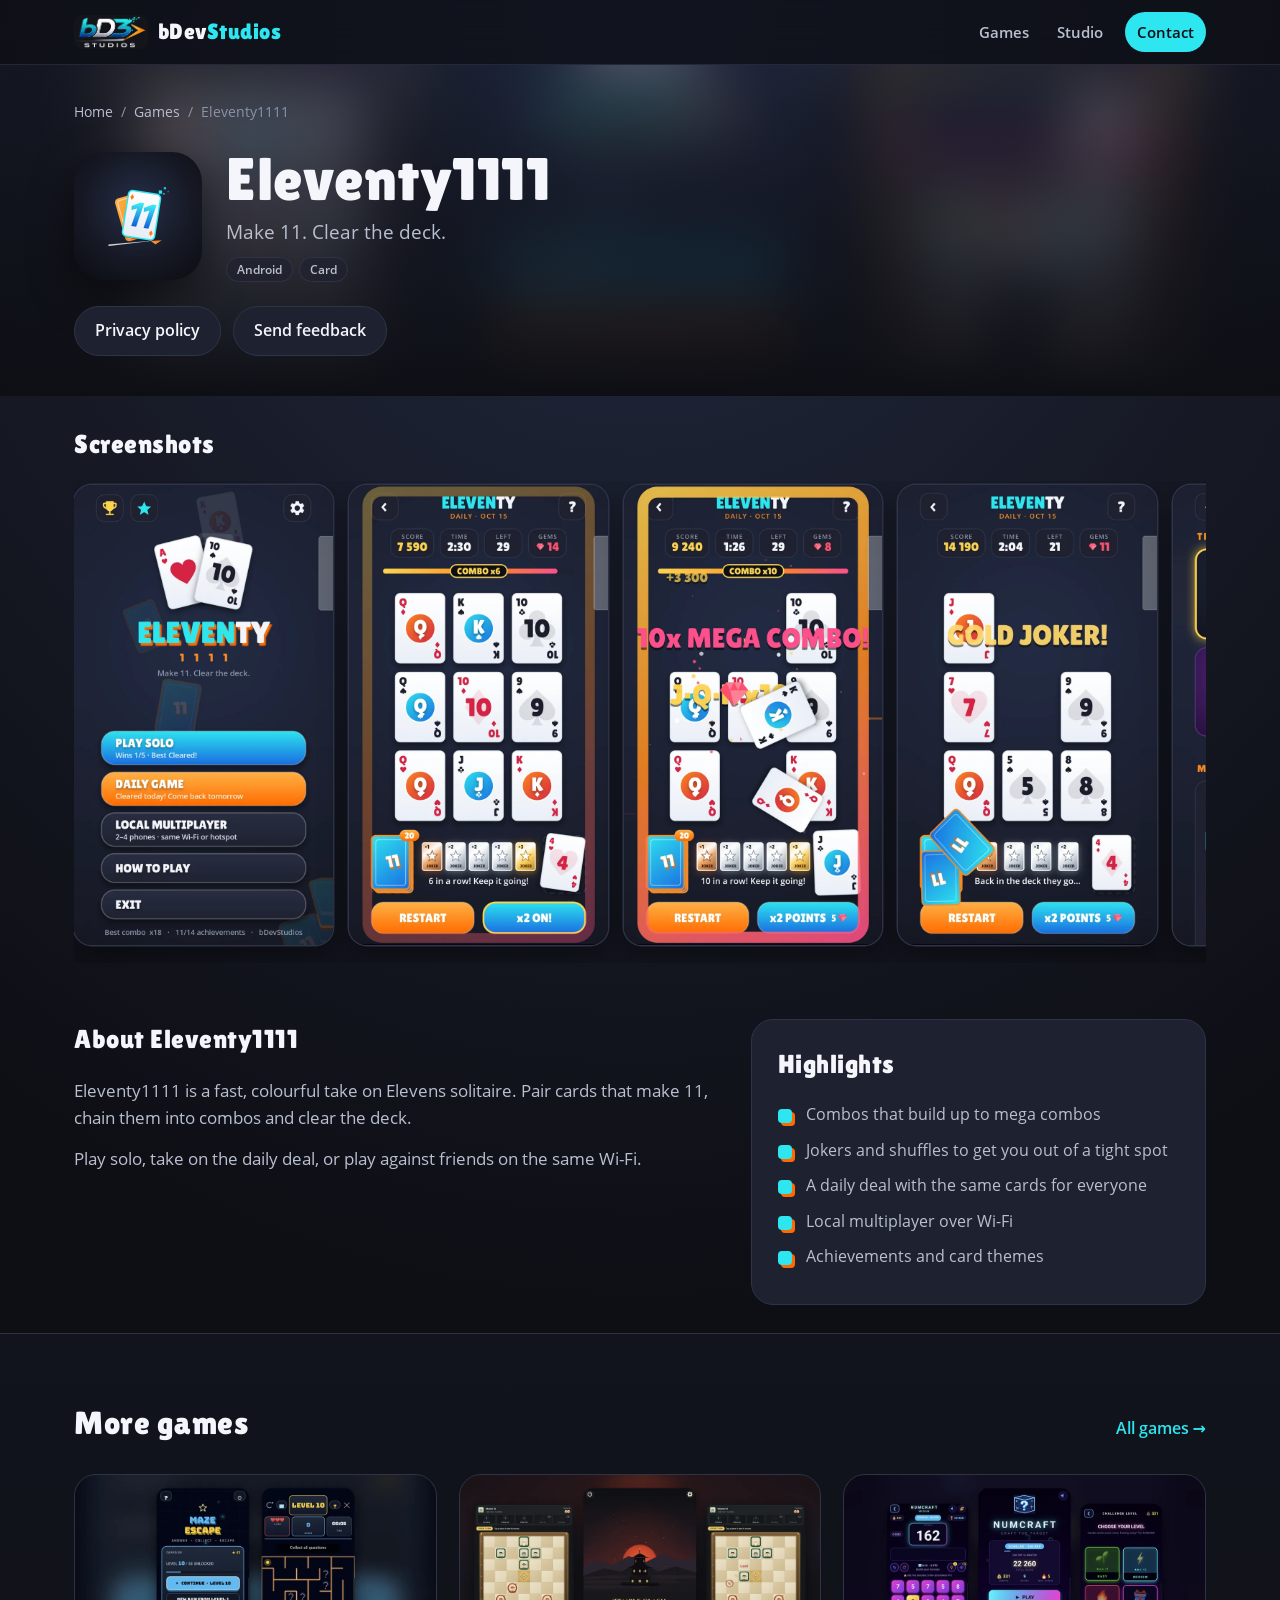
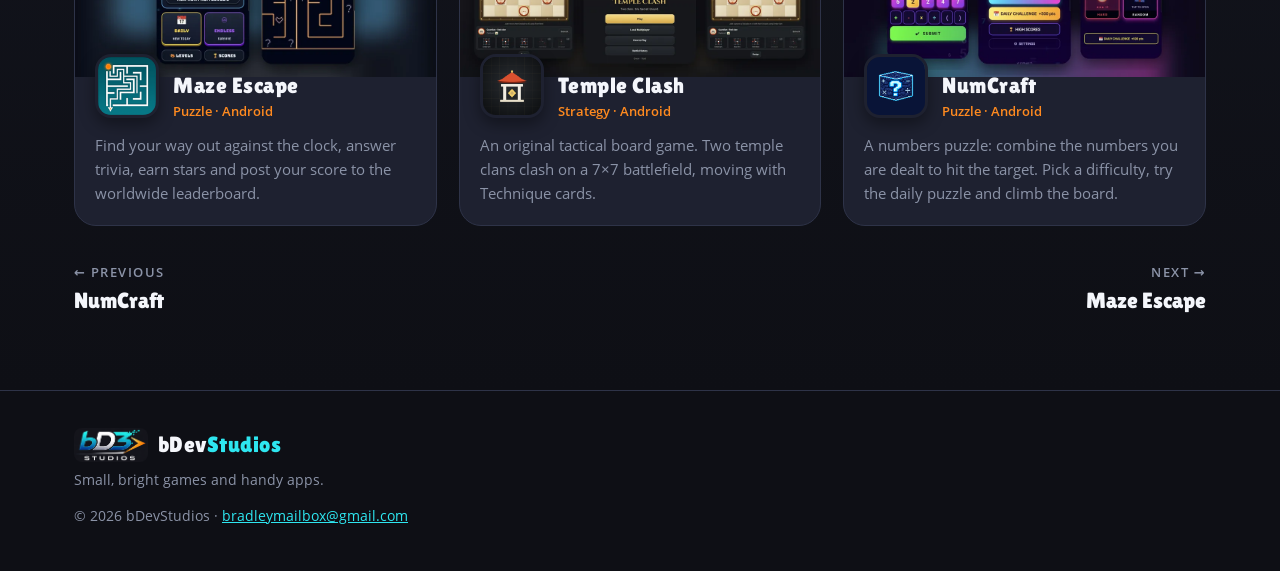
==== commit fd521489: "Update site from App Deployer (Eleventy1111, Maze Escape, Temple Clash, NumCraft)" ====
--- a/eleventy1111/index.html
+++ b/eleventy1111/index.html
@@ -78,6 +78,17 @@
         </div>
         <p class="card-text">Find your way out against the clock, answer trivia, earn stars and post your score to the worldwide leaderboard.</p>
       </a>
+      <a class="card" href="../templeclash/">
+        <div class="card-cover"><img src="../assets/covers/templeclash.webp" alt="" loading="lazy" width="960" height="540"></div>
+        <div class="card-body">
+          <img class="card-icon" src="../assets/templeclash-icon.png" alt="" width="64" height="64" loading="lazy">
+          <div>
+            <h3>Temple Clash</h3>
+            <p class="card-kicker">Strategy · Android</p>
+          </div>
+        </div>
+        <p class="card-text">An original tactical board game. Two temple clans clash on a 7×7 battlefield, moving with Technique cards.</p>
+      </a>
       <a class="card" href="../numcraft/">
         <div class="card-cover"><img src="../assets/covers/numcraft.webp" alt="" loading="lazy" width="960" height="540"></div>
         <div class="card-body">
--- a/assets/site.css
+++ b/assets/site.css
@@ -121,6 +121,35 @@
 }
 @media (max-width: 420px) { .hero-art { height: 320px; } .phone { width: 130px; } .phone-1 { width: 150px; } .stats { gap: 24px; } }
 
+/* Rotating hero: site.js adds .is-rotating and moves the slot classes round, so each title takes the spotlight in
+   turn. Without JS (or with reduced motion) the static fan above is used. */
+.hero-art.is-rotating { --side-x: 25%; --side-y: 60px; --tilt: 9deg; --side-scale: .9; }
+.hero-art.is-rotating .phone {
+  left: var(--x); right: auto; top: 0; width: 250px;
+  transform: translateX(-50%) translateY(var(--y)) rotate(var(--r)) scale(var(--s));
+  transition: left .9s cubic-bezier(.65, 0, .35, 1), transform .9s cubic-bezier(.65, 0, .35, 1),
+              filter .9s ease, opacity .45s ease, box-shadow .9s ease;
+  cursor: pointer;
+}
+.hero-art.is-rotating .slot-center {
+  --x: 50%; --y: 0px; --r: 0deg; --s: 1; z-index: 3; filter: none;
+  box-shadow: 0 30px 60px rgba(0, 0, 0, .55), 0 0 0 1px var(--panel-stroke), 0 0 46px rgba(46, 230, 240, .28);
+  cursor: default;
+}
+.hero-art.is-rotating .slot-left { --x: var(--side-x); --y: var(--side-y); --r: calc(-1 * var(--tilt)); --s: var(--side-scale); z-index: 2; filter: brightness(.62) saturate(.8); }
+.hero-art.is-rotating .slot-right { --x: calc(100% - var(--side-x)); --y: var(--side-y); --r: var(--tilt); --s: var(--side-scale); z-index: 2; filter: brightness(.62) saturate(.8); }
+/* The phone wrapping round from left to right slips behind the others. */
+.hero-art.is-rotating .phone.crossing { z-index: 1; opacity: .15; }
+.hero-art.is-rotating .phone:not(.slot-center):hover { filter: brightness(.85) saturate(.95); }
+@media (max-width: 900px) {
+  .hero-art.is-rotating { --side-x: 27%; --side-y: 50px; }
+  .hero-art.is-rotating .phone { width: 180px; }
+}
+@media (max-width: 420px) {
+  .hero-art.is-rotating { --side-x: 24%; --side-y: 44px; --side-scale: .86; }
+  .hero-art.is-rotating .phone { width: 150px; }
+}
+
 /* ---------- sections ---------- */
 .section { padding: 72px 0; }
 .section-tight { padding: 28px 0; }
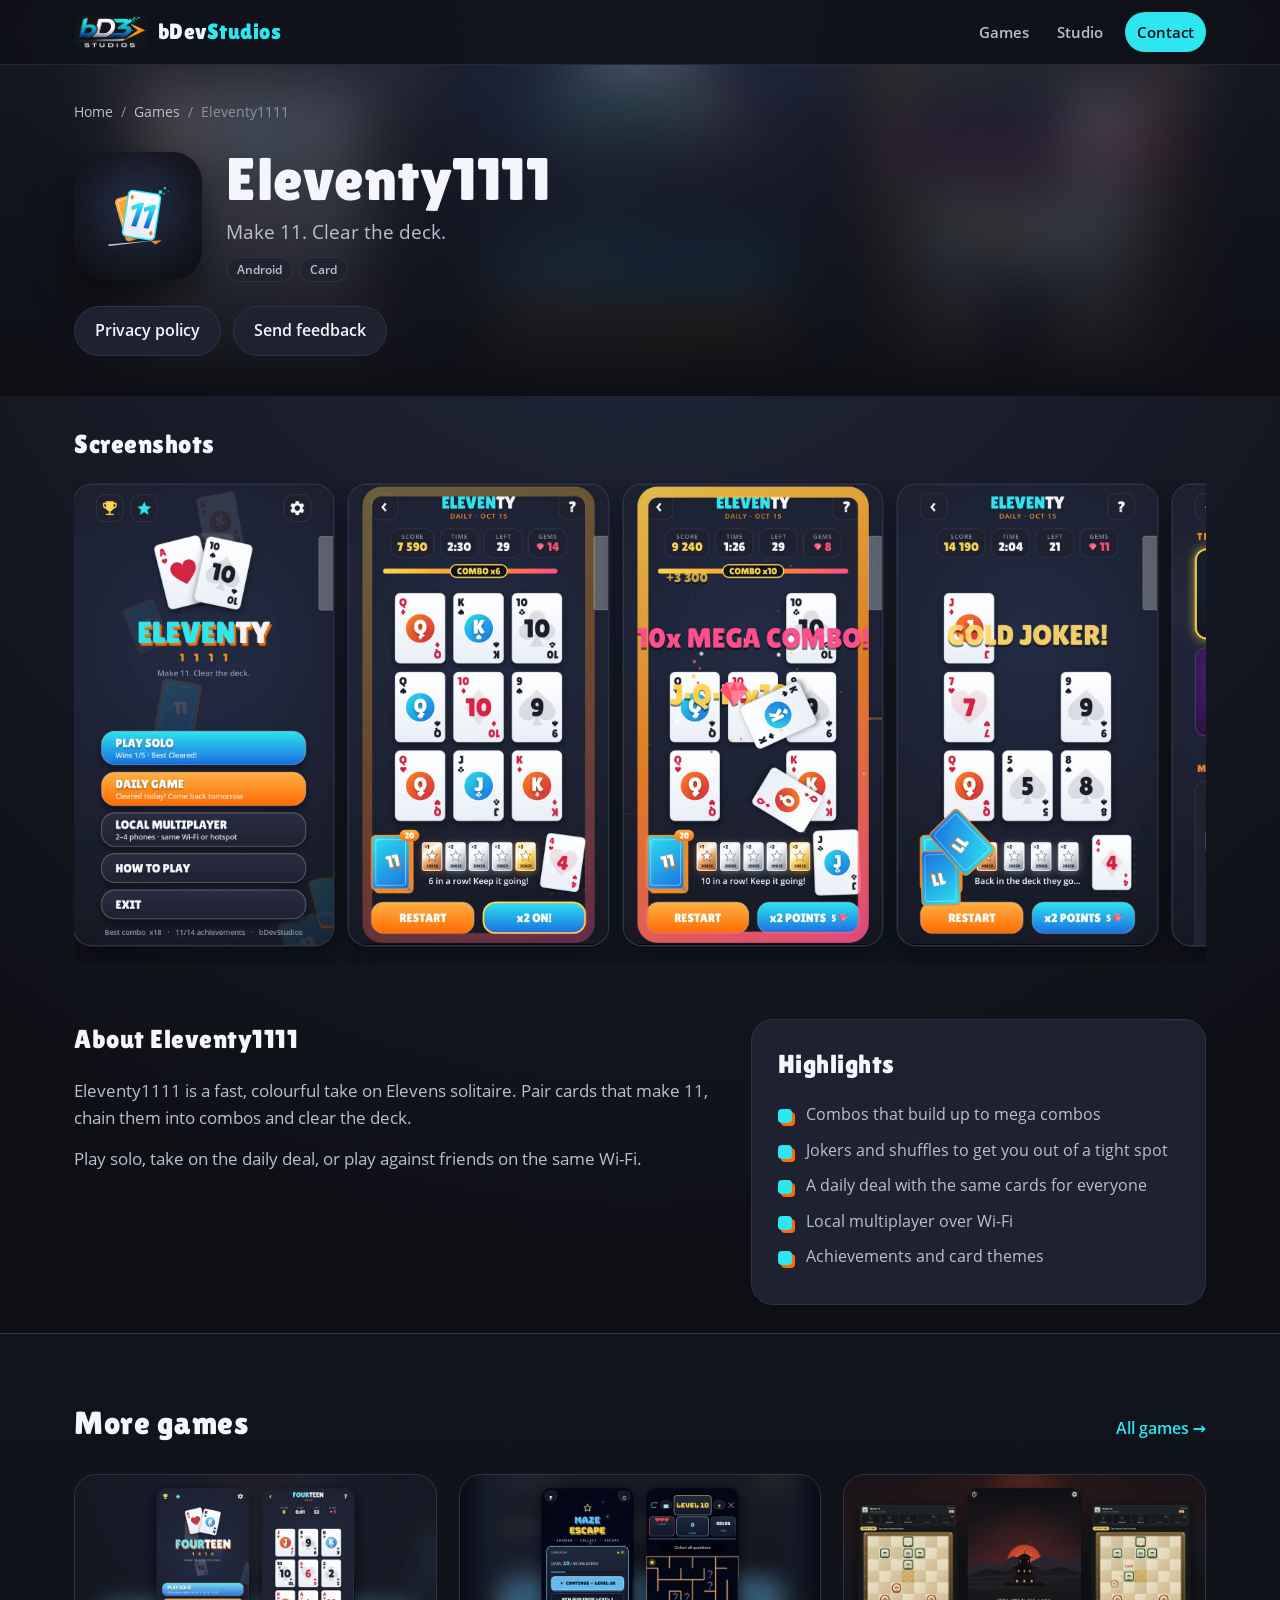
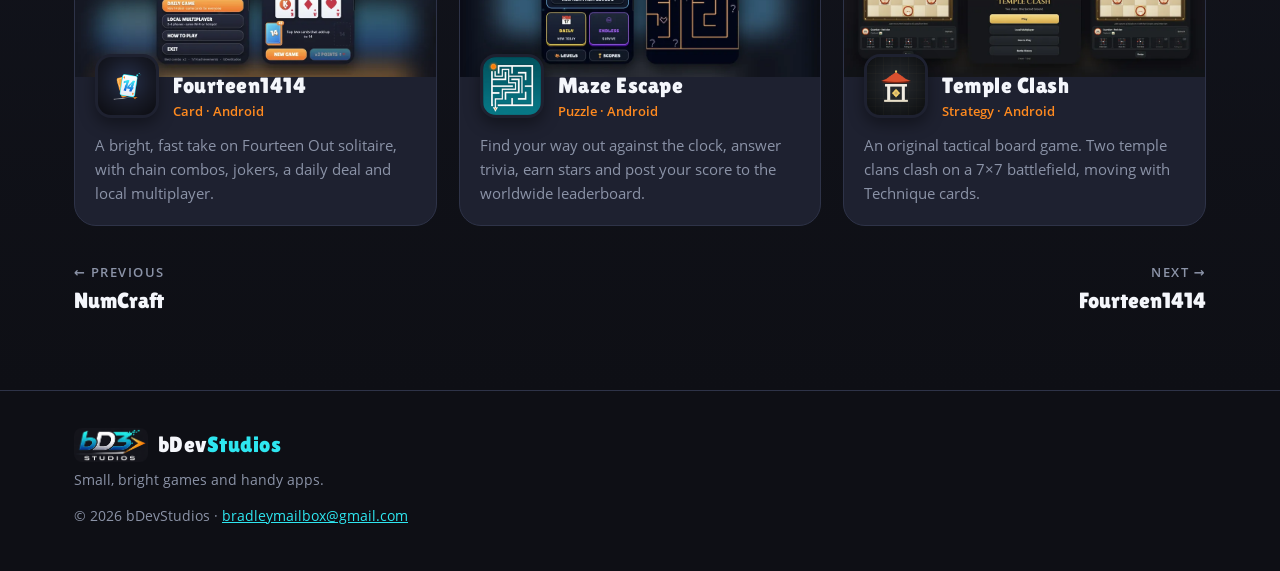
==== commit eac1b70e: "Update site from App Deployer (Eleventy1111, Fourteen1414, Maze Escape, Temple Clash, NumCraft)" ====
--- a/eleventy1111/index.html
+++ b/eleventy1111/index.html
@@ -67,6 +67,17 @@
         <a class="more-link" href="../#games">All games →</a>
       </div>
       <div class="grid grid-3">
+      <a class="card" href="../fourteen1414/">
+        <div class="card-cover"><img src="../assets/covers/fourteen1414.webp" alt="" loading="lazy" width="960" height="540"></div>
+        <div class="card-body">
+          <img class="card-icon" src="../assets/fourteen1414-icon.png" alt="" width="64" height="64" loading="lazy">
+          <div>
+            <h3>Fourteen1414</h3>
+            <p class="card-kicker">Card · Android</p>
+          </div>
+        </div>
+        <p class="card-text">A bright, fast take on Fourteen Out solitaire, with chain combos, jokers, a daily deal and local multiplayer.</p>
+      </a>
       <a class="card" href="../mazeescape/">
         <div class="card-cover"><img src="../assets/covers/mazeescape.webp" alt="" loading="lazy" width="960" height="540"></div>
         <div class="card-body">
@@ -89,21 +100,10 @@
         </div>
         <p class="card-text">An original tactical board game. Two temple clans clash on a 7×7 battlefield, moving with Technique cards.</p>
       </a>
-      <a class="card" href="../numcraft/">
-        <div class="card-cover"><img src="../assets/covers/numcraft.webp" alt="" loading="lazy" width="960" height="540"></div>
-        <div class="card-body">
-          <img class="card-icon" src="../assets/numcraft-icon.png" alt="" width="64" height="64" loading="lazy">
-          <div>
-            <h3>NumCraft</h3>
-            <p class="card-kicker">Puzzle · Android</p>
-          </div>
-        </div>
-        <p class="card-text">A numbers puzzle: combine the numbers you are dealt to hit the target. Pick a difficulty, try the daily puzzle and climb the board.</p>
-      </a>
       </div>
       <nav class="pager" aria-label="Games">
         <a href="../numcraft/"><span>← Previous</span>NumCraft</a>
-        <a class="next" href="../mazeescape/"><span>Next →</span>Maze Escape</a>
+        <a class="next" href="../fourteen1414/"><span>Next →</span>Fourteen1414</a>
       </nav>
     </div>
   </section>
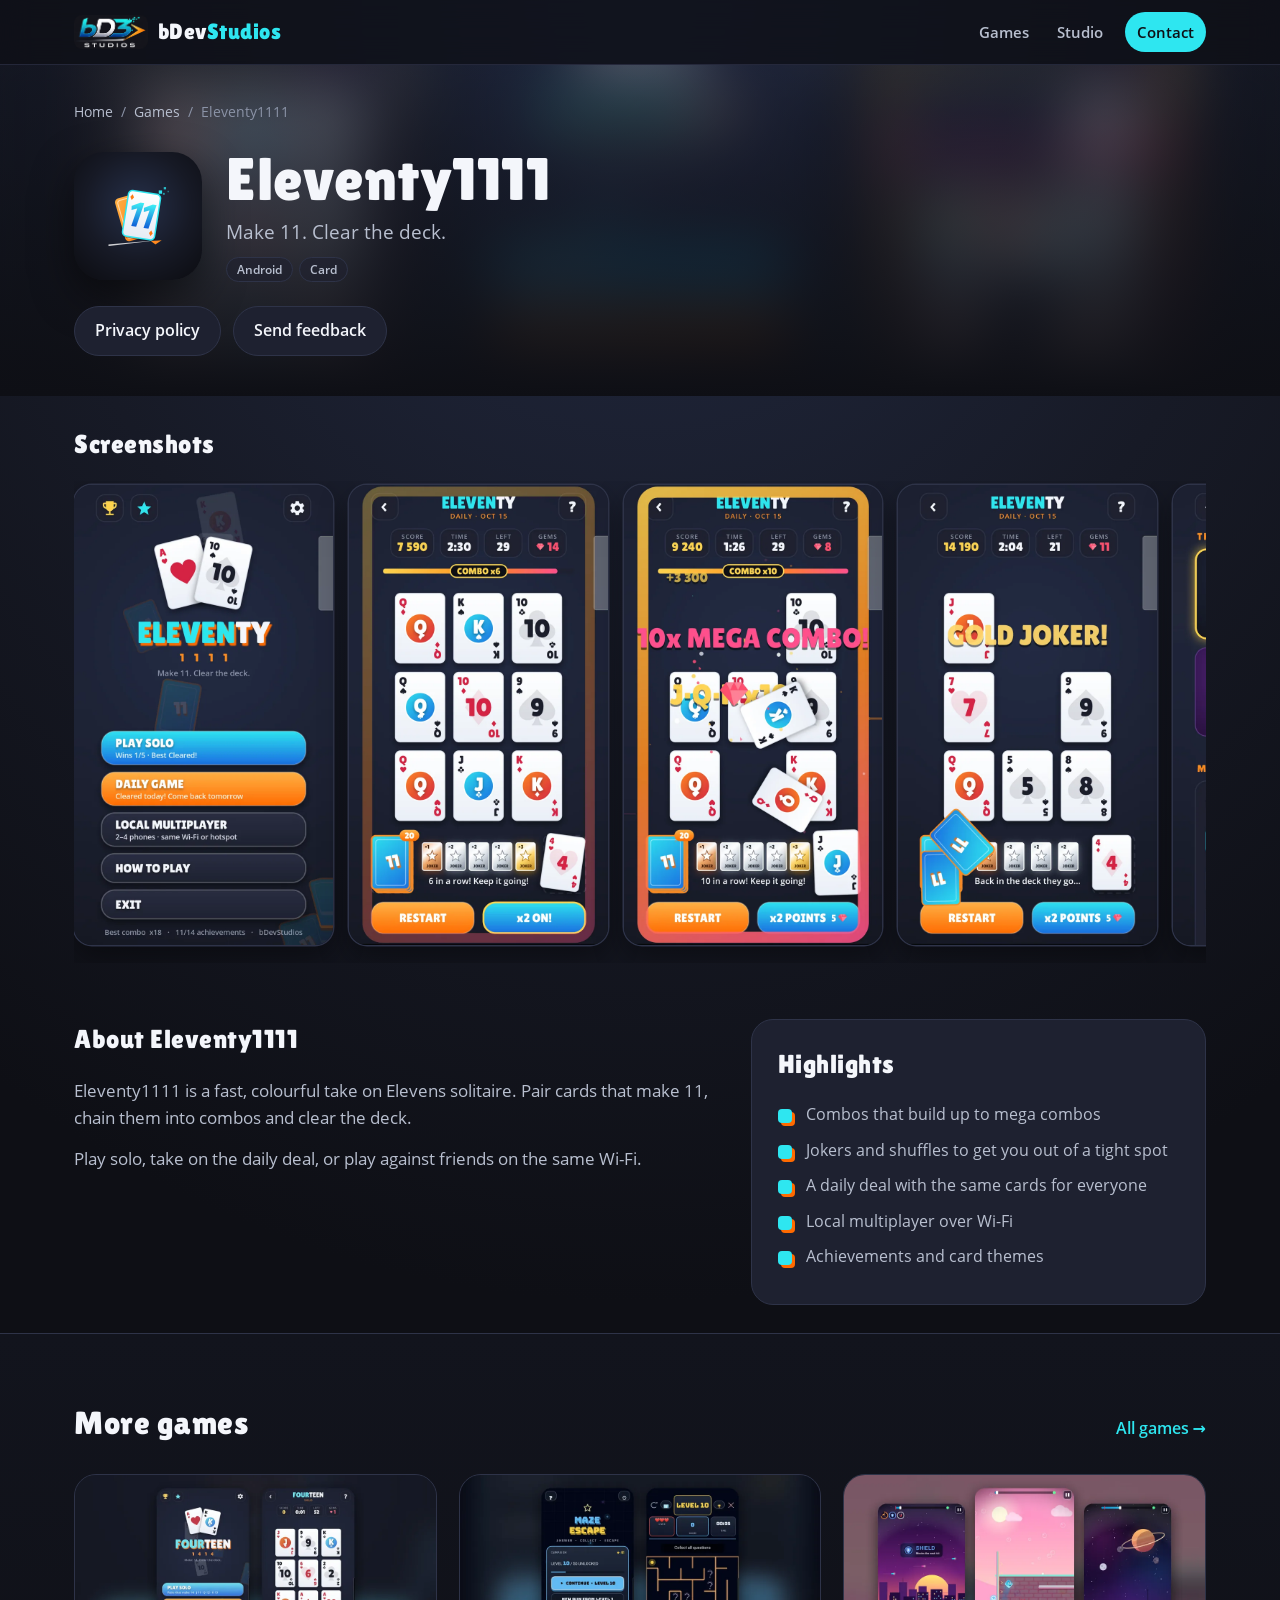
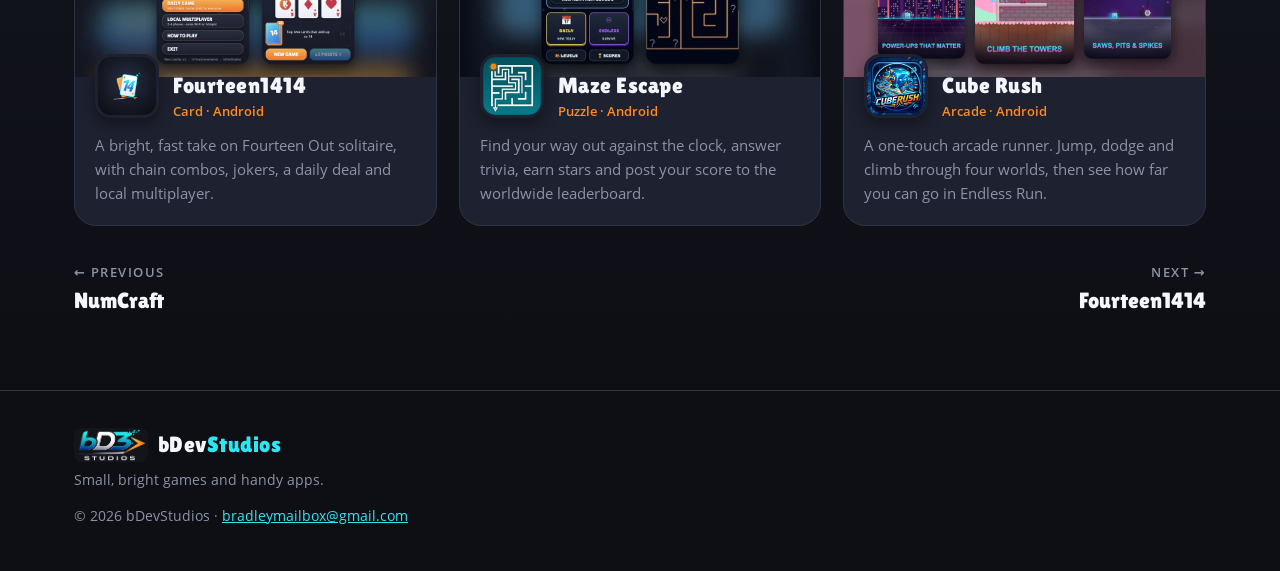
==== commit 0ae69f94: "Update site from App Deployer (Eleventy1111, Fourteen1414, Maze Escape, Cube Rush, Go Cart Junkie, T" ====
--- a/eleventy1111/index.html
+++ b/eleventy1111/index.html
@@ -89,16 +89,16 @@
         </div>
         <p class="card-text">Find your way out against the clock, answer trivia, earn stars and post your score to the worldwide leaderboard.</p>
       </a>
-      <a class="card" href="../templeclash/">
-        <div class="card-cover"><img src="../assets/covers/templeclash.webp" alt="" loading="lazy" width="960" height="540"></div>
+      <a class="card" href="../cuberush/">
+        <div class="card-cover"><img src="../assets/covers/cuberush.webp" alt="" loading="lazy" width="960" height="540"></div>
         <div class="card-body">
-          <img class="card-icon" src="../assets/templeclash-icon.png" alt="" width="64" height="64" loading="lazy">
+          <img class="card-icon" src="../assets/cuberush-icon.png" alt="" width="64" height="64" loading="lazy">
           <div>
-            <h3>Temple Clash</h3>
-            <p class="card-kicker">Strategy · Android</p>
+            <h3>Cube Rush</h3>
+            <p class="card-kicker">Arcade · Android</p>
           </div>
         </div>
-        <p class="card-text">An original tactical board game. Two temple clans clash on a 7×7 battlefield, moving with Technique cards.</p>
+        <p class="card-text">A one-touch arcade runner. Jump, dodge and climb through four worlds, then see how far you can go in Endless Run.</p>
       </a>
       </div>
       <nav class="pager" aria-label="Games">
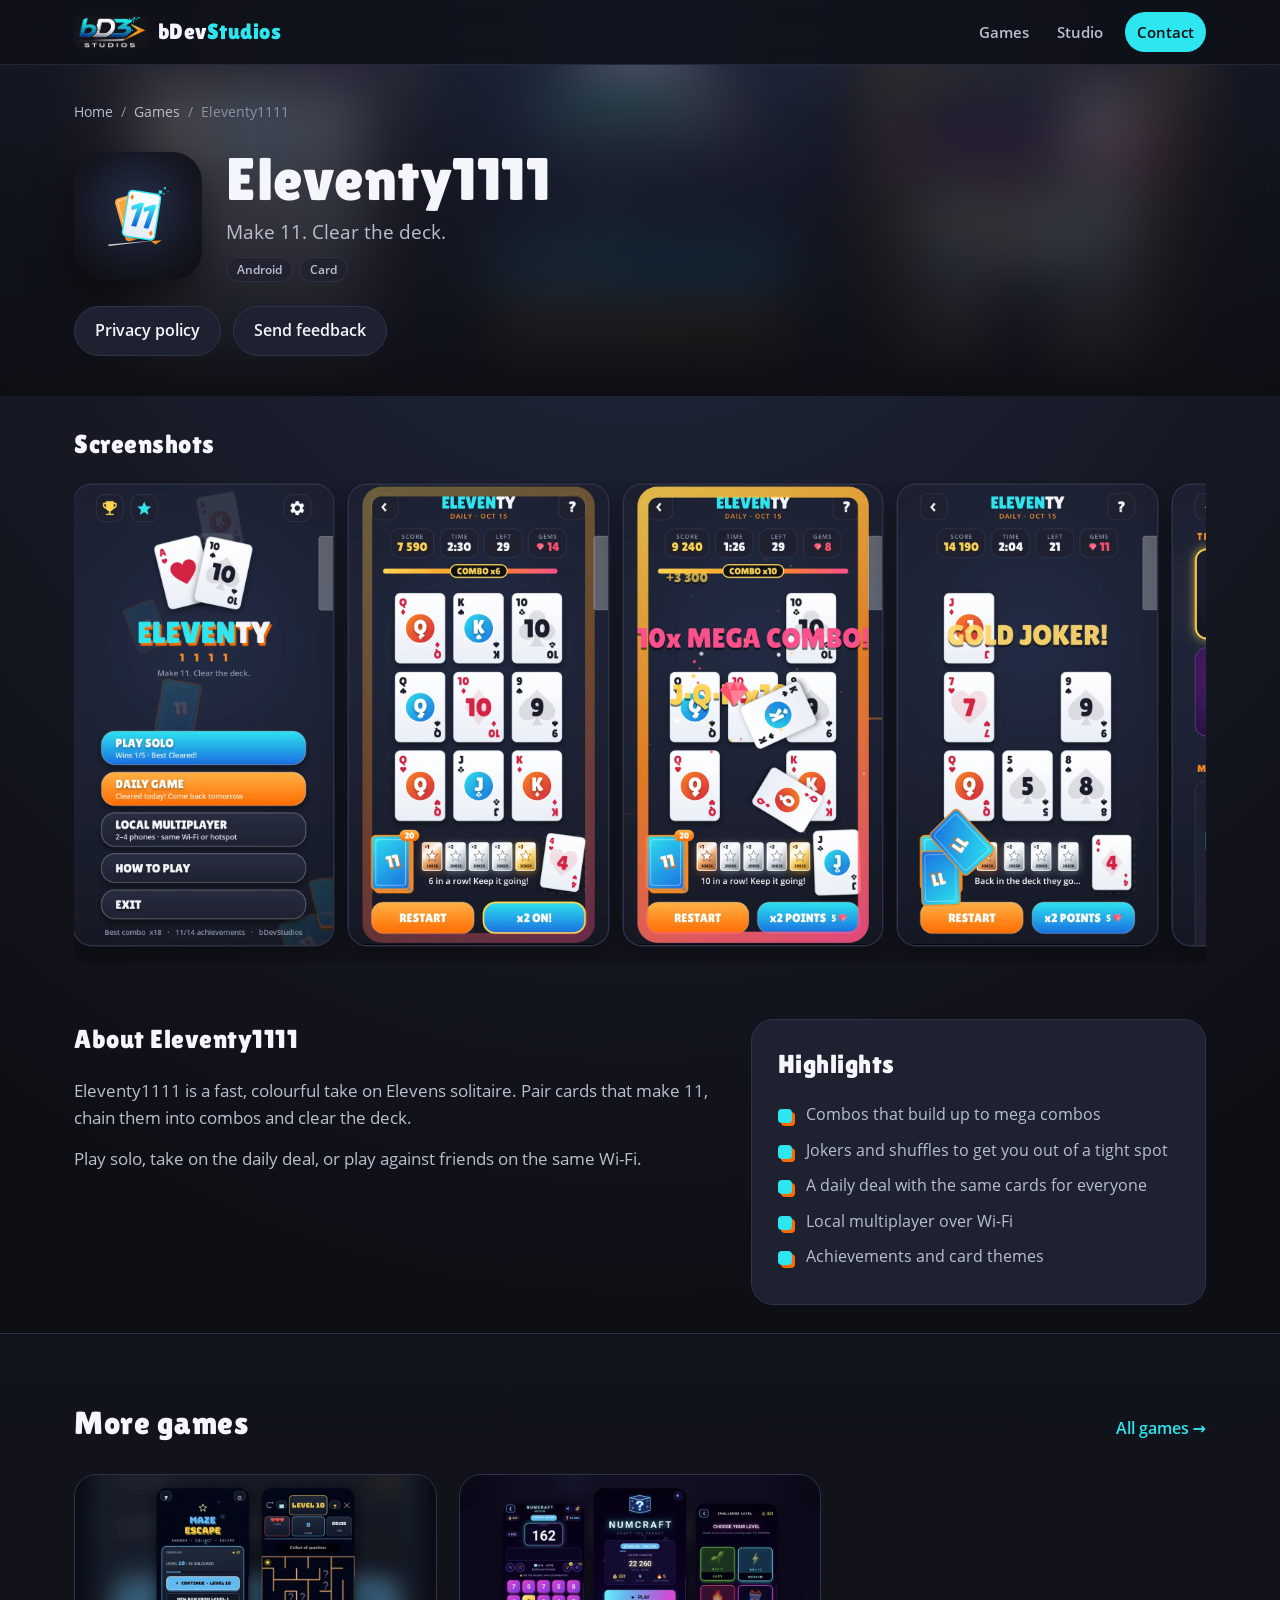
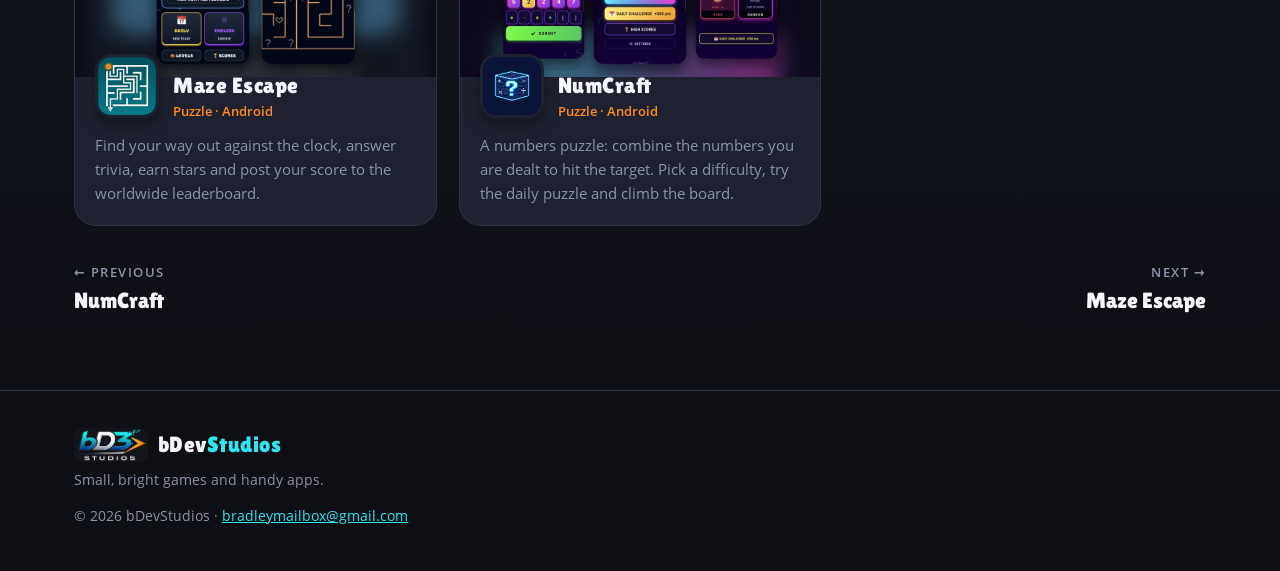
==== commit a5596b6b: "Update site from App Deployer (Eleventy1111, Maze Escape, NumCraft)" ====
--- a/eleventy1111/index.html
+++ b/eleventy1111/index.html
@@ -67,17 +67,6 @@
         <a class="more-link" href="../#games">All games →</a>
       </div>
       <div class="grid grid-3">
-      <a class="card" href="../fourteen1414/">
-        <div class="card-cover"><img src="../assets/covers/fourteen1414.webp" alt="" loading="lazy" width="960" height="540"></div>
-        <div class="card-body">
-          <img class="card-icon" src="../assets/fourteen1414-icon.png" alt="" width="64" height="64" loading="lazy">
-          <div>
-            <h3>Fourteen1414</h3>
-            <p class="card-kicker">Card · Android</p>
-          </div>
-        </div>
-        <p class="card-text">A bright, fast take on Fourteen Out solitaire, with chain combos, jokers, a daily deal and local multiplayer.</p>
-      </a>
       <a class="card" href="../mazeescape/">
         <div class="card-cover"><img src="../assets/covers/mazeescape.webp" alt="" loading="lazy" width="960" height="540"></div>
         <div class="card-body">
@@ -89,21 +78,21 @@
         </div>
         <p class="card-text">Find your way out against the clock, answer trivia, earn stars and post your score to the worldwide leaderboard.</p>
       </a>
-      <a class="card" href="../cuberush/">
-        <div class="card-cover"><img src="../assets/covers/cuberush.webp" alt="" loading="lazy" width="960" height="540"></div>
+      <a class="card" href="../numcraft/">
+        <div class="card-cover"><img src="../assets/covers/numcraft.webp" alt="" loading="lazy" width="960" height="540"></div>
         <div class="card-body">
-          <img class="card-icon" src="../assets/cuberush-icon.png" alt="" width="64" height="64" loading="lazy">
+          <img class="card-icon" src="../assets/numcraft-icon.png" alt="" width="64" height="64" loading="lazy">
           <div>
-            <h3>Cube Rush</h3>
-            <p class="card-kicker">Arcade · Android</p>
+            <h3>NumCraft</h3>
+            <p class="card-kicker">Puzzle · Android</p>
           </div>
         </div>
-        <p class="card-text">A one-touch arcade runner. Jump, dodge and climb through four worlds, then see how far you can go in Endless Run.</p>
+        <p class="card-text">A numbers puzzle: combine the numbers you are dealt to hit the target. Pick a difficulty, try the daily puzzle and climb the board.</p>
       </a>
       </div>
       <nav class="pager" aria-label="Games">
         <a href="../numcraft/"><span>← Previous</span>NumCraft</a>
-        <a class="next" href="../fourteen1414/"><span>Next →</span>Fourteen1414</a>
+        <a class="next" href="../mazeescape/"><span>Next →</span>Maze Escape</a>
       </nav>
     </div>
   </section>
--- a/assets/site.css
+++ b/assets/site.css
@@ -138,8 +138,12 @@
 }
 .hero-art.is-rotating .slot-left { --x: var(--side-x); --y: var(--side-y); --r: calc(-1 * var(--tilt)); --s: var(--side-scale); z-index: 2; filter: brightness(.62) saturate(.8); }
 .hero-art.is-rotating .slot-right { --x: calc(100% - var(--side-x)); --y: var(--side-y); --r: var(--tilt); --s: var(--side-scale); z-index: 2; filter: brightness(.62) saturate(.8); }
-/* The phone wrapping round from left to right slips behind the others. */
+/* Waiting their turn: tucked behind the spotlight phone, invisible. */
+.hero-art.is-rotating .slot-hidden { --x: 50%; --y: 30px; --r: 0deg; --s: .78; z-index: 0; opacity: 0; filter: brightness(.5); pointer-events: none; }
+/* The phone wrapping round from left to right (three titles) slips behind the others. */
 .hero-art.is-rotating .phone.crossing { z-index: 1; opacity: .15; }
+/* Without the script only the first three phones make the static fan. */
+.hero-art:not(.is-rotating) .phone:nth-child(n+4) { display: none; }
 .hero-art.is-rotating .phone:not(.slot-center):hover { filter: brightness(.85) saturate(.95); }
 @media (max-width: 900px) {
   .hero-art.is-rotating { --side-x: 27%; --side-y: 50px; }
